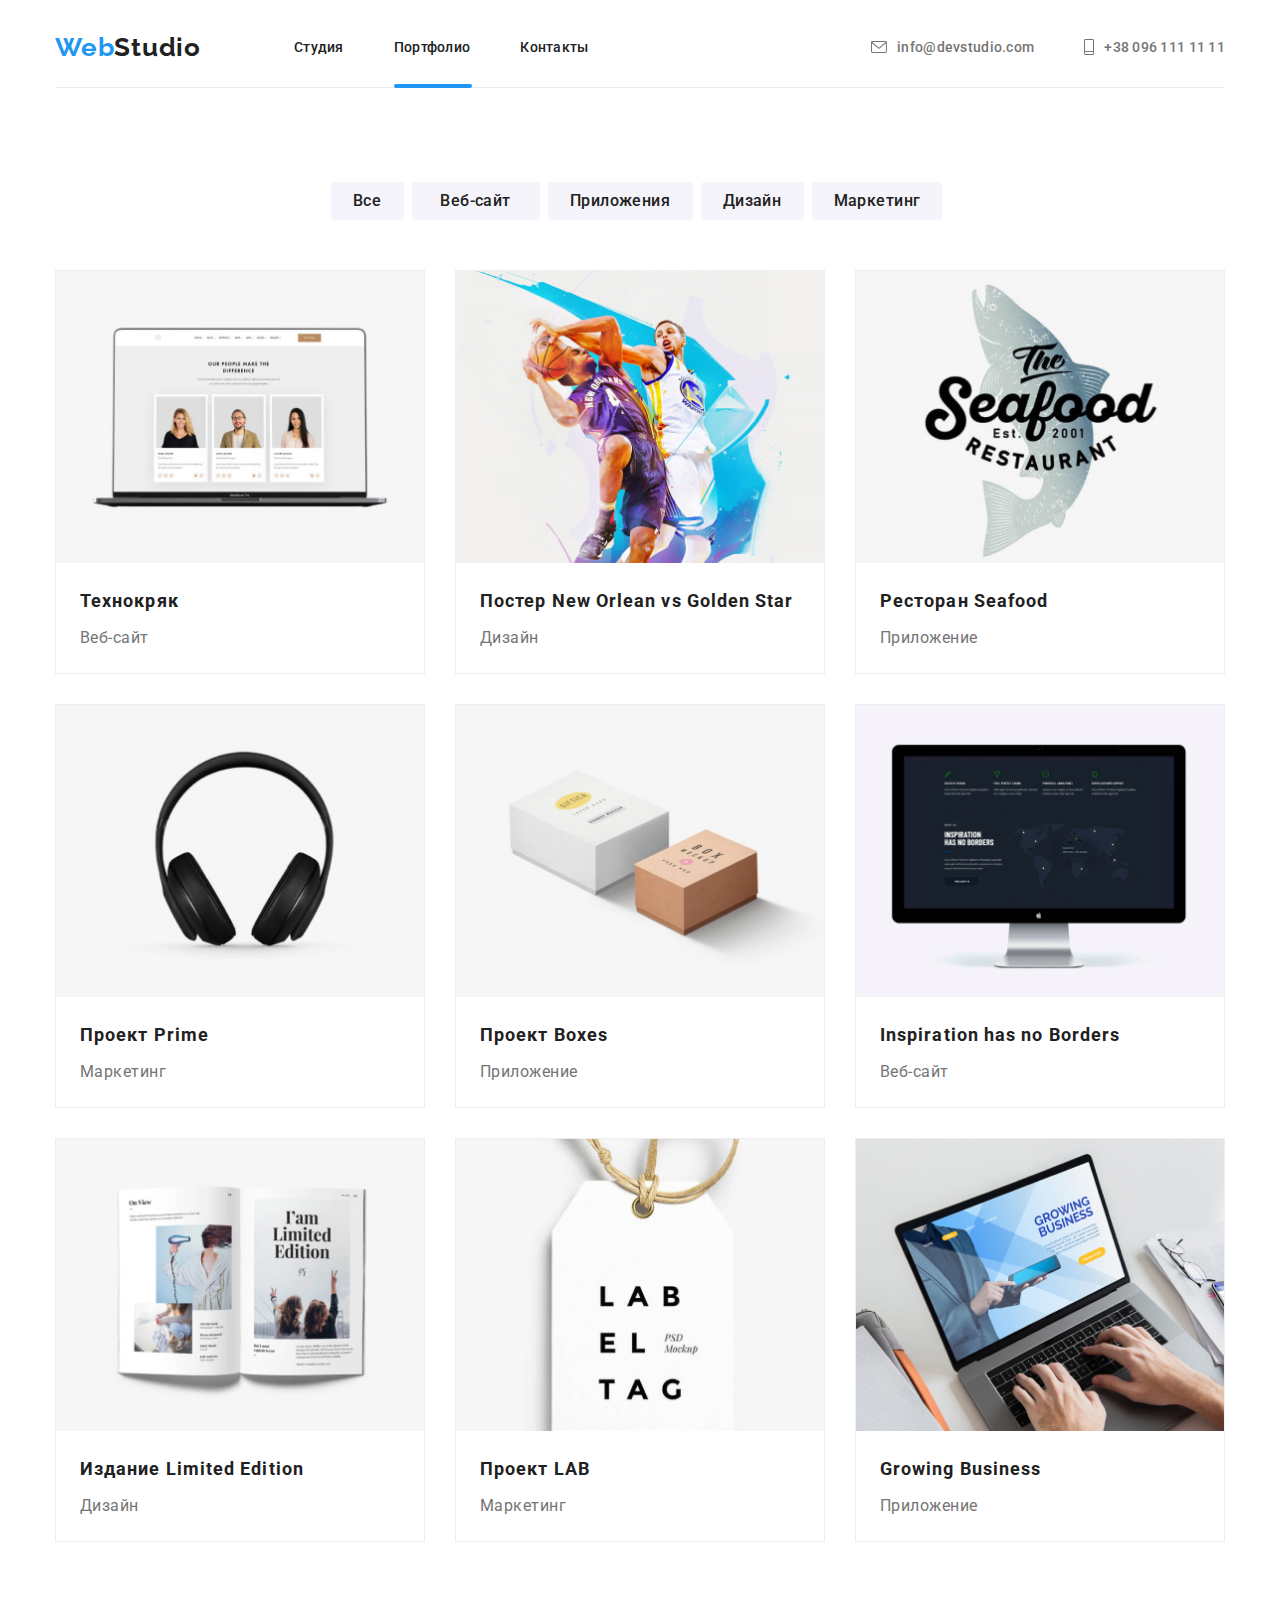
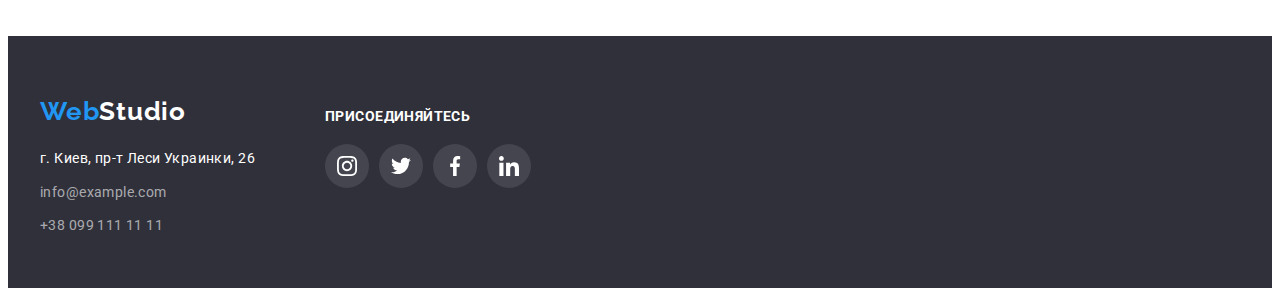
==== portfolio.html @ 8c4a3b5d "скопировал файлы с предыдущего дз" ====
<!DOCTYPE html>
<html lang="ru">

<head>
    <meta charset="UTF-8" />
    <meta name="viewport" content="width=device-width, initial-scale=1.0" />
    <link href="https://fonts.googleapis.com/css2?family=Raleway:wght@700&family=Roboto:wght@500&display=swap"
        rel="stylesheet" />
    <link rel="stylesheet" href="https://cdnjs.cloudflare.com/ajax/libs/modern-normalize/1.0.0/modern-normalize.min.css"
        integrity="sha512-ISS7cAi1PEhQ8jnbJpJZMd29NlhNj4AWYyLOSp2CE/CsHxTCu+r+t0D2yoJudVrd0/8fTVPUVDzY5Tvli75u/g=="
        crossorigin="anonymous" />
    <link rel="stylesheet" href="./css/main.css" />
    <title>Portfolio</title>
</head>

<body>
    <header class="header">
        <div class="container">
            <nav class="navbar-portfolio">
                <ul class="list webstudio">
                    <li class="item">
                        <a class="link-portfolio" href="index.html" lang="en"><span
                            class="webstudio-span">Web</span><span class="webstudio-span-studio">Studio</span></a>
                    </li>
                </ul>
                <ul class="list portfolio-contacts">
                   
                       
                    
                    <li class="item"><a class="link-portfolio" href="index.html">Студия</a></li>
                    <li class="item"><a class="link-portfolio portfolio" href="portfolio.html">Портфолио</a></li>
                    <li class="item"><a class="link-portfolio" href="">Контакты</a></li>
                </ul>

                <ul class="list contacts">
                    <li class="item">
                       <div class="mail-envelope">
                        <a class="link-mail" href="mailto:info@devstudio.com" lang="en">
                            <svg class="envelope">
                                <use href = "./img/svg/sprite.svg#envelope">
    
                                </use>
                            </svg>
                            info@devstudio.com</a>
                       </div>
                       
                    </li>
                    <li class="item">
                        
                        <a class="contacts-phone" href="tel:+380961111111">
                            <svg class="smartphone">
                                <use href = "./img/svg/sprite.svg#smartphone"></use>
                            </svg>
                            +38 096 111 11 11</a></li>
                </ul>
            </nav>
        </div>
    </header>

    <main>
   
            <ul class="list portfolio-buttons">
                <li class="button-item"><button class="button-items-all">Все</button></li>
                <li class="button-item"><button class="button-items-website">Веб-сайт</button></li>
                <li class="button-item"><button class="button-items-apps">Приложения</button></li>
                <li class="button-item"><button class="button-items-disign">Дизайн</button></li>
                <li class="button-item"><button class="button-items-marketing">Маркетинг</button></li>
            </ul>
      
        
        
   
<div class="card-container-portfolio">
    <div class="flex-container-portfolio">

<div class="card-portfolio">
    <div class="product-thumb">
         <img class="card-image-portfolio" src="./img/portfolio/img-14.jpg" alt="" >
         <div class="transition-text">
             <p>
                 Технокряк это современная площадка распространения коронавируса. Компании используют эту платформу для цифрового шпионажа и атак на защищённые сервера конкурентов.
             </p>
         </div>
         </div>
    <div class="card-content-portfolio">
        <h3 class="features-title">Технокряк</h3>
        <p class="card-text" style="margin: 0;">Веб-сайт</p>
    </div>
    
    
   
</div>

<div class="card-portfolio">
    <div class="product-thumb">
         <img class="card-image-portfolio" src="./img/portfolio/img-15.jpg" alt="" >
         <div class="transition-text">
             <p>
                 Технокряк это современная площадка распространения коронавируса. Компании используют эту платформу для цифрового шпионажа и атак на защищённые сервера конкурентов.
             </p>
         </div>
         </div>
    <div class="card-content-portfolio">
       
        <h3 class="features-title">Постер New Orlean vs Golden Star</h3>
        <p class="card-text" style="margin: 0;">Дизайн</p>
    </div>
    
</div>

<div class="card-portfolio">
     <div class="product-thumb">
         <img class="card-image-portfolio" src="./img/portfolio/img-16.jpg" alt="" >
         <div class="transition-text">
             <p>
                 Технокряк это современная площадка распространения коронавируса. Компании используют эту платформу для цифрового шпионажа и атак на защищённые сервера конкурентов.
             </p>
         </div>
         </div>
    <div class="card-content-portfolio">
        <h3 class="features-title">Ресторан Seafood</h3>
        <p class="card-text" style="margin: 0;">Приложение</p>
    </div>
</div>

<div class="card-portfolio">
    <div class="product-thumb">
         <img class="card-image-portfolio" src="./img/portfolio/img-17.jpg" alt="" >
         <div class="transition-text">
             <p>
                 Технокряк это современная площадка распространения коронавируса. Компании используют эту платформу для цифрового шпионажа и атак на защищённые сервера конкурентов.
             </p>
         </div>
         </div>
    <div class="card-content-portfolio">
        <h3 class="features-title">Проект Prime</h3>
        <p class="card-text" style="margin: 0;">Маркетинг</p>
    </div>
</div>

<div class="card-portfolio">
     <div class="product-thumb">
         <img class="card-image-portfolio" src="./img/portfolio/img-18.jpg" alt="" >
         <div class="transition-text">
             <p>
                 Технокряк это современная площадка распространения коронавируса. Компании используют эту платформу для цифрового шпионажа и атак на защищённые сервера конкурентов.
             </p>
         </div>
         </div>
    <div class="card-content-portfolio">
        <h3 class="features-title">Проект Boxes</h3>
        <p class="card-text" style="margin: 0;">Приложение</p>
    </div>
</div>

<div class="card-portfolio">
    <div class="product-thumb">
         <img class="card-image-portfolio" src="./img/portfolio/img-19.jpg" alt="" >
         <div class="transition-text">
             <p>
                 Технокряк это современная площадка распространения коронавируса. Компании используют эту платформу для цифрового шпионажа и атак на защищённые сервера конкурентов.
             </p>
         </div>
         </div>
    <div class="card-content-portfolio">
        <h3 class="features-title">Inspiration has no Borders</h3>
        <p class="card-text" style="margin: 0;">Веб-сайт</p>
    </div>
</div>

<div class="card-portfolio">
    <div class="product-thumb">
         <img class="card-image-portfolio" src="./img/portfolio/img-20.jpg" alt="" >
         <div class="transition-text">
             <p>
                 Технокряк это современная площадка распространения коронавируса. Компании используют эту платформу для цифрового шпионажа и атак на защищённые сервера конкурентов.
             </p>
         </div>
         </div>
    <div class="card-content-portfolio">
        <h3 class="features-title">Издание Limited Edition</h3>
        <p class="card-text" style="margin: 0;">Дизайн</p>
    </div>
</div>

<div class="card-portfolio">
     <div class="product-thumb">
         <img class="card-image-portfolio" src="./img/portfolio/img-21.jpg" alt="" >
         <div class="transition-text">
             <p>
                 Технокряк это современная площадка распространения коронавируса. Компании используют эту платформу для цифрового шпионажа и атак на защищённые сервера конкурентов.
             </p>
         </div>
         </div>
    <div class="card-content-portfolio">
        <h3 class="features-title">Проект LAB</h3>
        <p class="card-text" style="margin: 0;">Маркетинг</p>
    </div>
</div>

<div class="card-portfolio">
    <div class="product-thumb">
         <img class="card-image-portfolio" src="./img/portfolio/img-22.jpg" alt="" >
         <div class="transition-text">
             <p>
                 Технокряк это современная площадка распространения коронавируса. Компании используют эту платформу для цифрового шпионажа и атак на защищённые сервера конкурентов.
             </p>
         </div>
         </div>
    <div class="card-content-portfolio">
        <h3 class="features-title">Growing Business</h3>
        <p class="card-text" style="margin: 0;">Приложение</p>
    </div>
</div>
<!-- закончился flex-container -->
</div>
<!-- ************************* -->
<!-- закончился card-container -->
</div>
<!-- ************************** -->
    </main>

        
        <section class="footer-section">
       
            <footer class="footer container">
                <div class="adress">
                <a class="footer-webstudio-link" href=""><span class="webstudio-span">Web</span><span
                        class="footer-webstudio-span-studio">Studio</span></a>
                <address class="footer-address">
                    <span class="address-span">
                        г. Киев, пр-т Леси Украинки, 26 <br />
                    </span>
                    
                    <a class="address-contacts-mail" href="mailto:info@example.com">info@example.com</a>
                   
                    <a class="address-contacts-phone" href="tel:+380991111111">+38 099 111 11 11</a>
                </address>
        </div>
      
          
           <div class="join">
            <h4 class="footer-joinup-title">Присоединяйтесь</h4>
        
            <ul class="list social-networks">
                <li class="social-networks-item">
                    <a class="footer-networks-link" href="https://instagram.com" target="blank" rel="noopener noreferer" aria-label="Instagram">
                    <svg class="footer-networks-icons">
                        <use href = "./img/svg/sprite.svg#instagram"></use>
                    </svg>
                    </a>

                </li>
                <li class="social-networks-item">
                    <a class="footer-networks-link" href="https://twitter.com" target="blank" rel="noopener noreferer" aria-label="Twitter">
                    <svg class="footer-networks-icons">
                        <use href = "./img/svg/sprite.svg#twitter"></use>
                    </svg>
                    </a>
                </li>
                <li class="social-networks-item">
                    <a class="footer-networks-link" href="https://facebook.com" target="blank" rel="noopener noreferer" aria-label="Facebook">
                    <svg class="footer-networks-icons">
                        <use href = "./img/svg/sprite.svg#facebook"></use>
                    </svg>
                    </a>
                </li>
                <li class="social-networks-item">
                    <a class="footer-networks-link" href="https://linkedin.com" target="blank" rel="noopener noreferer" aria-label="linkedin">
                    <svg class="footer-networks-icons">
                        <use href = "./img/svg/sprite.svg#linkedin"></use>
                    </svg>
                    </a>
                </li>
            </ul>
           
        </div>
            </footer>
       
    </section>



</body>

</html>
---- css/main.css ----
/* осановные утилиты */
html {
  box-sizing: border-box;
}

*,
*::before,
*::after {
  box-sizing: inherit;
}


img {
  display: inline-block;
  max-width: 100%;
  height: auto;
}

.list {
  list-style: none;
  padding: 0;
  margin: 0;
}

.header>.container {
  height: 80px;
}

.container {
  width: 1200px;
  margin-left: auto;
  margin-right: auto;
  padding-right: 15px;
  padding-left: 15px;

}

:root {
  --title-text-color: #212121;
  --accent-color: #2196f3;
  --primary-white-color: #ffffff;
  --main-text-color: #757575;
  --hero-bcg-color: #2f303a;
  --team-bcg-color: #f5f4fa;
  --footer-bcg: #2f303a;
  --address-mail: rgba(255, 255, 255, 0.6);
  --time: 250ms;
  --animate: cubic-bezier(0.4, 0, 0.2, 1);
}


/*/ здесь прописываем ховеры и фокусы /*/
.link-portfolio:hover {
  color: var(--accent-color);
  transition: all var(--time, --animate);
}

.link-portfolio:focus {
  color: var(--accent-color);
  transition:  var(--time --animate);
}

/* section{
  padding-top: 94px;
  padding-bottom: 94px;
} */

/* navbar */





.navbar {
  display: flex;
  align-items: center;
  justify-content: center;
  height: 80px;
}

.navbar-portfolio {
  display: flex;
  align-items: center;
  justify-content: center;
  height: 80px;
  border-bottom: 1px solid #ECECEC;
}

.webstudio {
  margin-right: 93px;
}

.portfolio-contacts {
  padding: 0;
  margin: 0;
  display: flex;
}

/* .portfolio-contacts .item{
    margin-right: 50px;
  }
  .portfolio-contacts .item:last-child{
    margin-right: 0;
  } */
.portfolio-contacts .item:not(:last-child) {
  margin-right: 50px;
}

.contacts {
  padding: 0;
  margin: 0;
}

.footer-webstudio-link {
  text-decoration: none;
}

.webstudio-span {
  color: var(--accent-color);

  font-family: Raleway;
  font-style: normal;
  font-weight: bold;
  font-size: 26px;
  line-height: 1.2;
  /* identical to box height */
  letter-spacing: 0.03em;
}

.webstudio-span-studio {
  color: var(--title-text-color);
  font-family: Raleway;
  font-style: normal;
  font-weight: 700;
  font-size: 26px;
  line-height: 1.2;
  /* identical to box height */
  letter-spacing: 0.03em;

}

.footer-webstudio-span-studio {
  color: var(--primary-white-color);
  font-family: Raleway;
  font-style: normal;
  font-weight: 700;
  font-size: 26px;
  line-height: 1.2;
  /* identical to box height */
  letter-spacing: 0.03em;


}

.link-portfolio {
  display: block;
  padding-top: 32px;
  padding-bottom: 32px;

  color: var(--title-text-color);
  text-decoration: none;
  font-family: Roboto;
  font-style: normal;
  font-weight: 500;
  font-size: 14px;
  line-height: 1.2;
  letter-spacing: 0.02em;

}


.contacts {
  display: flex;
  margin-left: auto;
}

.contacts .item+.item {
  margin-left: 50px;
}

/*/ теперь прописываю стили для телефона и мейла/*/
.link-mail {
  color: var(--main-text-color);
  font-family: Roboto;
  font-style: normal;
  font-weight: 500;
  font-size: 14px;
  line-height: 1.2;
  letter-spacing: 0.02em;
  text-decoration: none;
  display: flex;
  align-items: center;
}

.envelope {
  width: 16px;
  height: 12px;
  fill: #757575;

  margin-right: 10px;
}

.link-mail:hover {
  color: var(--accent-color);
  transition: all var(--time, --animate);
}

.link-mail:hover .envelope,
.link-mail:focus .envelope {
  fill: var(--accent-color);
  transition: all var(--time, --animate);
}

.mail-envelope {

  align-items: center;

}


.contacts-phone {
  color: var(--main-text-color);
  font-family: Roboto;
  font-style: normal;
  font-weight: 500;
  font-size: 14px;
  line-height: 1.2;
  letter-spacing: 0.02em;
  text-decoration: none;
  display: flex;
  align-items: center;
}

.smartphone {
  width: 10px;
  height: 16px;
  fill: #757575;
  margin-right: 10px;
}

.contacts-phone:hover {
  color: var(--accent-color);
  transition: all var(--time, --animate);
}

.contacts-phone:hover .smartphone,
.contacts-phone:focus .smartphone {
  fill: var(--accent-color);
  transition: all var(--time, --animate);
}

/* закончили с элементами навбара */
/* начинаются  секции */

/* section:not(:last-child){
  padding-top: 94px;
  padding-bottom: 94px;
} */
.header>.container {
  height: 80px;
}

section:not(:last-child) {
  padding-top: 94px;
  padding-bottom: 94px;
}

/* наш герой */

.hero {
  background-color: var(--hero-bcg-color);
  width: 1600px;
  height: 600px;
  margin-right: auto;
  margin-left: auto;




  /* padding-bottom: 91px;
  padding-top:91px; */

  text-align: center;
  padding-bottom: 94px;
}

.overlay {
  height: 600px;
  max-width: 1600px;
  margin-left: auto;
  margin-right: auto;

  background-size: cover;
  background-repeat: no-repeat;
  background-position: center;
  background-image:
    linear-gradient(to right, rgba(47, 48, 58, 0.4), rgba(47, 48, 58, 0.4)),
    url(../img/background/Img-23.jpg);

}

.hero-title {
  color: var(--primary-white-color);
  font-family: Roboto;
  font-style: normal;
  font-weight: 900;
  font-size: 44px;
  line-height: 1.4;
  text-align: center;
  letter-spacing: 0.06em;
  text-transform: uppercase;
  /* горизонтальная геометрия */
  margin: 0;
  padding-top: 106px;
  padding-left: 452px;
  padding-right: 452px;
  padding-bottom: 30px;

}

.hero-link {
  color: var(--primary-white-color);
  background-color: var(--accent-color);
  font-family: Roboto;
  font-style: normal;
  font-weight: bold;
  font-size: 16px;
  line-height: 1.8;
  letter-spacing: 0.06em;
  text-decoration: none;
  border-radius: 4px;
  /* вертикальная геометрия 158пикселя */
  display: inline-block;
  padding: 10px 32px;
  box-shadow: 0px 4px 4px rgba(0, 0, 0, 0.15); 
  
  

}

button.hero-link{
  border: 4px solid var(--accent-color);
  cursor: pointer;
  
}


/* ******************************************** */
/* FEATURES */



.flex-container {

  flex-wrap: wrap;
  display: flex;
  width: 1170px;
  height: 251px;


}

.flex-container-pictures {
  flex-wrap: wrap;
  display: flex;
  width: 1170px;
  height: 294px;


}

.flex-element {
  width: 270px;
  height: 101px;
  margin-right: 30px;


}

.flex-element:nth-last-child(4n+1) {
  margin-right: 0;
}

.tumb {
  width: 270px;
  height: 120px;
  background-color: #F5F4FA;

}

.clock {
  margin-left: 101.54px;
  margin-right: 101.54px;
  margin-top: 25px;
  margin-bottom: 25px;
}

.satelitte {
  margin-left: 102.34px;
  margin-right: 102.34px;
  margin-top: 25px;
  margin-bottom: 25px;
}


.features-text {
  color: var(--main-text-color);

  font-family: Roboto;
  font-style: normal;
  font-weight: 400;
  font-size: 14px;
  line-height: 24px;
  /* or 171% */
  letter-spacing: 0.03em;
  height: 75px;





}

.box {
  display: block;
  width: 270px;
  height: 75px;
  margin-right: 30px;


}


.features-pictures {

  margin-right: 30px;
  width: 370px;
  height: 294px;

}

.features-pictures:nth-last-child(3n+1) {
  margin-right: 0;
}

.flex-element h3 {
  color: var(--title-text-color);
  font-family: Roboto;
  font-style: normal;
  font-weight: bold;
  font-size: 14px;

  letter-spacing: 0.03em;
  text-transform: uppercase;
  margin-top: 30px;
  margin-bottom: 10px;



}

.main-text {
  font-family: Roboto;
  font-style: normal;
  font-weight: normal;
  font-size: 16px;
  line-height: 30px;
  /* identical to box height, or 187% */
  letter-spacing: 0.03em;
  color: #757575;
  /* вертикальная геометрия */
  margin-top: 0;
  margin-bottom: 94px;

}


/* чем мы занимаемся */
.secondary-title {
  color: var(--title-text-color);

  font-family: Roboto;
  font-style: normal;
  font-weight: bold;
  font-size: 36px;
  line-height: 42px;
  text-align: center;
  letter-spacing: 0.03em;


  margin-top: 94px;
  margin-bottom: 50px;


}

.pictures {
  display: flex;
}

.pictures-item {
  width: calc((100%-60)/3);
  margin-right: 30px;
}





/* ***************************************** */
/* НАША КОМАНДА */
.our-team {

  height: 708px;
  width: 1600px;
  background-color: var(--team-bcg-color);
  margin-left: auto;
  margin-right: auto;



}

.team-container {
  margin-left: auto;
  margin-right: auto;
  margin-top: 0;
  width: 1200px;




  /* outline: 2px solid tomato; */
}

.team-title {
  padding-left: 268px;
  padding-right: 268px;

  font-family: Roboto;
  font-style: normal;
  font-weight: bold;
  font-size: 36px;
  line-height: 42px;
  text-align: center;
  letter-spacing: 0.03em;

  color: #212121;


}

.item-team {
  width: 270px;

  margin-right: 30px;

}

.item-team:nth-last-child(4n+1) {
  margin-right: 0;
}

.team-list {
  display: flex;
  justify-content: space-between;
  margin-bottom: 0;
  padding-bottom: 0;





}

.card {
  width: 270px;
  height: 428px;
  overflow: hidden;
  border: transparent;
  box-shadow: 0px 1px 3px rgba(0, 0, 0, 0.12), 0px 1px 1px rgba(0, 0, 0, 0.14), 0px 2px 1px rgba(0, 0, 0, 0.2);
  border-radius: 0px 0px 4px 4px;


}


.card-image {
  display: block;

  width: 270px;
  height: 260px;


}

.card-content {

  background: #FFFFFF;
  box-sizing: border-box;
  border: transparent;
  border-radius: 0px 0px 4px 4px;
  box-shadow: 0px 1px 3px rgba(0, 0, 0, 0.12), 0px 1px 1px rgba(0, 0, 0, 0.14), 0px 2px 1px rgba(0, 0, 0, 0.2);

  padding-left: 24px;
  padding-right: 24px;
  padding-top: 20px;
  padding-bottom: 30px;

  width: 270px;
  height: 168px;


}

.team-member {
  font-family: Roboto;
  font-style: normal;
  font-weight: 500;
  font-size: 16px;
  line-height: 19px;
  /* identical to box height */
  text-align: center;
  letter-spacing: 0.03em;

  color: #212121;
}

.team-text {
  font-family: Roboto;
  font-style: normal;
  font-weight: normal;
  font-size: 16px;
  line-height: 19px;
  /* identical to box height */
  text-align: center;
  letter-spacing: 0.03em;

  color: #757575;

}

.social-networks {
  display: flex;
  justify-content: center;

}

h4 {
  display: block;
}

.social-networks-item:not(:last-child) {
  margin-right: 10px;
}

.social-networks-link {
  width: 44px;
  height: 44px;
  display: flex;
  justify-content: center;
  align-items: center;
  background-color: white;
  border-radius: 50%;

}





.social-networks-link:hover .social-networks-icons {

  fill: white;
  transition: all var(--time, --animate);

}

.social-networks-link:hover {
  background-color: #2196F3;
  transition: all var(--time, --animate);

}

.social-networks-icons {
  width: 20px;
  height: 20px;
  fill: #AFB1B8;
}






/* клиенты */

.client {
  height: 182px;


}

.companys-container {
  margin-left: auto;
  margin-right: auto;
  margin-top: 0;
  width: 1200px;
  height: 182px;
  padding-bottom: 94px;
  padding-top: 94px;
  padding-right: 215px;
  padding-left: 215px;



  /* outline: 2px solid tomato; */
}

.clients-title {
  padding-bottom: 50px;
  margin: 0;

  font-family: Roboto;
  font-style: normal;
  font-weight: bold;
  font-size: 36px;
  line-height: 42px;
  text-align: center;
  letter-spacing: 0.03em;
  /* margin-top: 94px;
  margin-bottom: 50px; */
  color: #212121;


}








.logo-clients-one {
  fill: #AFB1B8;
  width: 44.27px;
  height: 49.23px;

  margin-top: 20px;
  margin-bottom: 20px;
  margin-left: 63px;
  margin-right: 63px;

}

.logo-clients-two {
  fill: #AFB1B8;
  width: 40px;
  height: 50px;

  margin-top: 19px;
  margin-bottom: 19px;
  margin-left: 65px;
  margin-right: 65px;
}

.logo-clients-three {
  fill: #AFB1B8;
  width: 41px;
  height: 42.6px;

  margin-top: 24px;
  margin-bottom: 24px;
  margin-left: 65px;
  margin-right: 65px;

}

.logo-clients-four {
  fill: #AFB1B8;
  width: 79px;
  height: 42px;

  margin-top: 23px;
  margin-bottom: 23px;
  margin-left: 44px;
  margin-right: 44px;

}

.logo-clients-five {
  fill: #AFB1B8;
  width: 59px;
  height: 47px;

  margin-top: 22px;
  margin-bottom: 21px;
  margin-left: 56px;
  margin-right: 55px;

}

.logo-clients-six {
  fill: #AFB1B8;
  width: 88px;
  height: 45px;

  margin-top: 22px;
  margin-bottom: 22px;
  margin-left: 41px;
  margin-right: 40px;

}

.logo-clients:nth-last-child(6n+1) {
  margin-right: 0;
}

.list-element {
  /* outline: 1px solid green; */
}

.clients-link {
  display: flex;

  border: 1px solid #AFB1B8;
  border-radius: 4px;
  width: 170px;
  height: 90px;
  margin: 0;
}




.list-element:hover .logo {
  fill: #2196F3;
  transition: all var(--time, --animate);
}

.list-element:hover .clients-link {
  border-color: #2196F3;
  transition: all var(--time, --animate);
}

.list-element {
  width: 270px;


  margin-right: 30px;
}

.list-element:nth-last-child(6n+1) {
  margin-right: 0;
}


.clients-container {
  display: flex;
  justify-content: space-between;
  padding-bottom:
}




/* подвал */
.footer-section {
  background-color: #2f303a;
  height: 252px;

}

.footer {

  width: 1230px;
  height: 252px;
  margin-right: auto;
  margin-left: auto;
  padding-top: 60px;

  padding-bottom: 161px;
  display: flex;
}

.container-no-padding {
  width: 1200px;
  padding-right: 15px;
  padding-left: 15px;
  margin-left: auto;
  margin-right: auto;





}

.webstudio-link {
  color: #ffffff;
  text-decoration: none;
  display: inline-block;
  margin-bottom: 20px;

}

.address-span {
  color: var(--primary-white-color);
  font-family: Roboto;
  font-style: normal;
  font-weight: normal;
  font-size: 14px;
  line-height: 1.7;
  /* or 171% */
  letter-spacing: 0.03em;

  display: inline-block;
  margin-bottom: 9px;
  margin-top: 20px;

}

.address-mail {
  color: var(--address-mail);

  font-family: Roboto;
  font-style: normal;
  font-weight: normal;
  font-size: 14px;
  line-height: 1.7;
  /* or 171% */
  letter-spacing: 0.03em;

  color: rgba(255, 255, 255, 0.6);
}


.address-contacts-mail {
  font-family: Roboto;
  font-style: normal;
  font-weight: normal;
  font-size: 14px;
  line-height: 24px;
  /* or 171% */
  letter-spacing: 0.03em;

  color: rgba(255, 255, 255, 0.6);
  text-decoration: none;
  margin-bottom: 9px;
  display: block;


}

.address-contacts-phone {
  font-family: Roboto;
  font-style: normal;
  font-weight: normal;
  font-size: 14px;
  line-height: 24px;
  /* or 171% */
  letter-spacing: 0.03em;

  color: rgba(255, 255, 255, 0.6);
  text-decoration: none;

  display: block;

}

/* join */
.join {
  margin-left: 70px;
}


.social-networks {
  display: flex;
  justify-content: center;
  max-width: 100%;
  margin-top: 20px;
}

.footer-joinup-title {
  color: white;
  margin-top: 12px;
  font-family: Roboto;
  font-style: normal;
  font-weight: bold;
  font-size: 14px;
  line-height: 16px;
  letter-spacing: 0.03em;
  text-transform: uppercase;
}




.social-networks-item:not(:last-child) {
  margin-right: 10px;
}

.social-networks-item {
  margin-bottom: 0;
  display: flex;
  width: 44px;
  height: 44px;
  align-items: center;
  padding-bottom: 0;
}

.footer-networks-link {
  width: 44px;
  height: 44px;
  display: flex;
  justify-content: center;
  align-items: center;
  background-color: rgba(255, 255, 255, 0.1);
  border-radius: 50%;


}

.footer-networks-link:hover,
.footer-networks-link:focus {
  background-color: #2196F3;
  transition: all var(--time, --animate);
}



.footer-networks-icons {
  width: 20px;
  height: 20px;
  fill: #FFFFFF;

}


/* portfolio */


.link-portfolio:hover {
  color: var(--accent-color);
  transition: all var(--time, --animate);
}

.link-portfolio:focus {
  color: var(--accent-color);
  transition: all var(--time, --animate);
}


.item-portfolio-features .link-portfolio-features {
  margin-right: 8px;

}

.portfolio-features .item-portfolio-features:last-child {
  margin-right: 0;
}

.portfolio-features {
  display: flex;
  align-items: center;


}

.link-portfolio-features {
  display: block;
  padding-top: 32px;
  padding-bottom: 32px;

  color: var(--title-text-color);
  text-decoration: none;
  font-family: Roboto;
  font-style: normal;
  font-weight: 500;
  font-size: 14px;
  line-height: 1.2;
  letter-spacing: 0.02em;
  min-width: 84px;
  min-height: 26px;



}

.item-portfolio-features {
  background: #F5F4FA;
  border-radius: 4px;

}

.portfolio-buttons {
  display: flex;
  justify-content: center;
  margin-bottom: 50px;
  margin-top: 94px;
}

.button-item {
  margin-right: 8px;
  cursor: pointer;
}

.button-items {

  padding: 6px 22px;
  min-width: 73px;
  border-radius: 4px;
  border: transparent;
  background-color: #F5F4FA;
  height: 38px;

  font-family: Roboto;
  font-style: normal;
  font-weight: 500;
  font-size: 16px;
  line-height: 26px;
  /* identical to box height, or 162% */
  text-align: center;
  letter-spacing: 0.03em;

  color: #212121;


}

.button-items-website {
  width: 128px;
  padding: 6px 22px;
  min-width: 73px;
  border-radius: 4px;
  border: transparent;
  background-color: #F5F4FA;
  height: 38px;

  font-family: Roboto;
  font-style: normal;
  font-weight: 500;
  font-size: 16px;
  line-height: 26px;
  /* identical to box height, or 162% */
  text-align: center;
  letter-spacing: 0.03em;

  color: #212121;
}

.button-items-all {
  width: 73px;
  padding: 6px 22px;
  min-width: 73px;
  border-radius: 4px;
  border: transparent;
  background-color: #F5F4FA;
  height: 38px;

  font-family: Roboto;
  font-style: normal;
  font-weight: 500;
  font-size: 16px;
  line-height: 26px;
  /* identical to box height, or 162% */
  text-align: center;
  letter-spacing: 0.03em;

  color: #212121;
}

.button-items-apps {
  width: 145px;
  padding: 6px 22px;
  min-width: 73px;
  border-radius: 4px;
  border: transparent;
  background-color: #F5F4FA;
  height: 38px;

  font-family: Roboto;
  font-style: normal;
  font-weight: 500;
  font-size: 16px;
  line-height: 26px;
  /* identical to box height, or 162% */
  text-align: center;
  letter-spacing: 0.03em;

  color: #212121;
}

.button-items-disign {
  width: 103px;
  padding: 6px 22px;
  min-width: 73px;
  border-radius: 4px;
  border: transparent;
  background-color: #F5F4FA;
  height: 38px;

  font-family: Roboto;
  font-style: normal;
  font-weight: 500;
  font-size: 16px;
  line-height: 26px;
  /* identical to box height, or 162% */
  text-align: center;
  letter-spacing: 0.03em;

  color: #212121;
}

.button-items-marketing {
  width: 130px;
  padding: 6px 22px;
  min-width: 73px;
  border-radius: 4px;
  border: transparent;
  background-color: #F5F4FA;
  height: 38px;

  font-family: Roboto;
  font-style: normal;
  font-weight: 500;
  font-size: 16px;
  line-height: 26px;
  /* identical to box height, or 162% */
  text-align: center;
  letter-spacing: 0.03em;

  color: #212121;
}


.button-items-all:hover {
  background-color: #2196F3;
  color: white;
  transition: all var(--time, --animate);
}

.button-items-website:hover {
  background-color: #2196F3;
  color: white;
  transition: all var(--time, --animate);
}

.button-items-apps:hover {
  background-color: #2196F3;
  color: white;
  transition: all var(--time, --animate);
}

.button-items-disign:hover {
  background-color: #2196F3;
  color: white;
  transition: all var(--time, --animate);
}

.button-items-marketing:hover {
  background-color: #2196F3;
  color: white;
  transition: all var(--time, --animate);
}

/* картинки */
.card-container-portfolio {
  width: 1230px;
  margin-left: auto;
  margin-right: auto;
  padding-left: 15px;
  padding-right: 15px;

  margin-bottom: 94px;

}

.flex-container-portfolio {
  display: flex;
  flex-wrap: wrap;
  width: 1200px;
  padding-left: 15px;
  padding-right: 15px;

}

/* .pictures-portfolio-item{
  display: flex;
  flex-wrap: wrap;
  width: calc((100%-60px)/3);
} */
.card-portfolio {

  width: 370px;
  height: 404px;

  margin-right: 30px;
  margin-bottom: 30px;

  overflow: hidden;
  border: 1px solid #EEEEEE;
}

.card-portfolio:nth-last-child(-n+3) {
  margin-bottom: 0;
}

.card-portfolio:nth-last-child(3n+1) {
  margin-right: 0;
}




.card-image-portfolio {
  display: block;

}

.card-content-portfolio {

  background: #FFFFFF;
  box-sizing: border-box;





}

.features-title {
  font-family: Roboto;
  font-style: normal;
  font-weight: bold;
  font-size: 18px;
  line-height: 36px;
  /* identical to box height, or 200% */
  letter-spacing: 0.06em;
  color: #212121;
  margin-bottom: 4px;
  margin-top: 20px;
  margin-left: 24px;

}

.card-text {
  font-family: Roboto;
  font-style: normal;
  font-weight: normal;
  font-size: 16px;
  line-height: 30px;
  /* identical to box height, or 187% */
  letter-spacing: 0.03em;

  color: #757575;
  padding-left: 24px;
  margin-top: 0;
  margin-bottom: 20px;
}


.card-portfolio:hover,
.card-portfolio:focus {
  cursor: pointer;
  border: 1px solid #EEEEEE;
  box-sizing: border-box;
  box-shadow: 0px 1px 1px rgba(0, 0, 0, 0.12), 0px 4px 4px rgba(0, 0, 0, 0.06), 1px 4px 6px rgba(0, 0, 0, 0.16);
  transition: all var(--time, --animate);

}

/*********РИСУЕМ АНИМАЦИЮ********/

.product-thumb {
  position: relative;
  overflow: hidden;
}

/* .product-thumb:hover::before{
  opacity: 1;
} */
.product-thumb::before {

  display: inline-block;
  content: "";
  position: absolute;
  width: 100%;
  height: 100%;

  background-color: rgba(33, 150, 243, 0.9);
  opacity: 0;
  transform: translateY(100%);
  /* transition: transform 250ms cubic-bezier(0.4, 0, 0.2, 1); */

}

.card-portfolio:hover .product-thumb::before {
  transform: translateY(0);
  opacity: 1;
  /* transition: transform 250ms cubic-bezier(0.4, 0, 0.2, 1); */
  transition: all var(--time, --animate);

}

.transition-text {
  padding: 30px;
  position: absolute;
  top: 0;
  left: 0;
  width: 322px;
  height: 168px;
  opacity: 0;

  transform: translateY(100%);
  transition: transform 250ms cubic-bezier(0.4, 0, 0.2, 1);
}

.card-portfolio:hover .transition-text {
  opacity: 1;
  transform: translateY(0);
  /* transition: transform 250ms cubic-bezier(0.4, 0, 0.2, 1); */
  transition: all var(--time, --animate);


}

.transition-text p {
  font-family: Roboto;
  font-style: normal;
  font-weight: normal;
  font-size: 18px;
  line-height: 28px;
  /* or 156% */
  letter-spacing: 0.03em;

  color: #FFFFFF;
}



/* анимация в индекс html */
.features-pictures{
  position: relative;
}

.pictures-transit{
  display: inline-block;
  position: absolute;
  bottom: 0;
  left: 0;
  width: 100%;
  height: 70px;
  background-color: rgba(47, 48, 58, 0.8);
}
.pictures-transit p{
  font-family: Roboto;
  font-style: normal;
  font-weight: bold;
  font-size: 14px;
  line-height: 16px;
  text-align: center;
  letter-spacing: 0.03em;
  text-transform: uppercase;
  margin: 27px 82px;
  color: #FFFFFF;
}
.link-portfolio{
  position: relative;
}
.link-portfolio::before{
  display: inline-block;
  content: "";
  position: absolute;
  bottom: 0;
  left: 0;
  width: 48px;
  height: 4px;
  background-color: var(--accent-color);
  border-radius: 2px;
  opacity: 0;
}

 .studio::before{
   display: inline-block;
   content: "";
   position: absolute;
   bottom: 0;
   left: 0;
   width: 48px;
   height: 4px;
   background-color: var(--accent-color);
   border-radius: 2px;
   opacity: 1;
 }
 .portfolio::before{
   display: inline-block;
   content: "";
   position: absolute;
   bottom: 0;
   left: 0;
   width: 78px;
   height: 4px;
   background-color: var(--accent-color);
   border-radius: 2px;
   opacity: 1;
 }

.link-portfolio:hover::before{
  opacity: 1;
  transition: all var(--time, --animate);
}
.portfolio-index::before{
   display: inline-block;
   content: "";
   position: absolute;
   bottom: 0;
   left: 0;
   width: 78px;
   height: 4px;
   background-color: var(--accent-color);
   border-radius: 2px;
   opacity: 0;
}
.portfolio-index:hover::before{
  opacity: 1;
  transition: all var(--time, --animate);
}

.hero{
  position: relative;
}
.backdrop{
  position: absolute;
  top: 50%;
  left: 50%;
  transform: translate(-50%, -50%);
  
  width: 1600px;
  height: 1024px;
  background: rgba(0, 0, 0, 0.2);
}

.backdrop.is-hidden {
  opacity: 0;
  pointer-events: none;
}
.modal{
   position: absolute;
   top: 50%;
   left: 50%;
   transform: translate(-50%, -50%);
  width: 528px;
  height: 581px;
  background: #FFFFFF;
  box-shadow: 0px 1px 3px rgba(0, 0, 0, 0.12),
  0px 1px 1px rgba(0, 0, 0, 0.14),
  0px 2px 1px rgba(0, 0, 0, 0.2);
  border-radius: 4px;
 
}
.close{
  position: absolute;
  top: 0;
  right: 0;
  border: 1px solid white;
  background-color: #fff;
  cursor: pointer;
 
}

.icon-close{

width: 30px;
height: 30px;
fill: white;
background-color: white;
border: 1px solid rgba(0, 0, 0, 0.1);
border-radius: 50%;
}
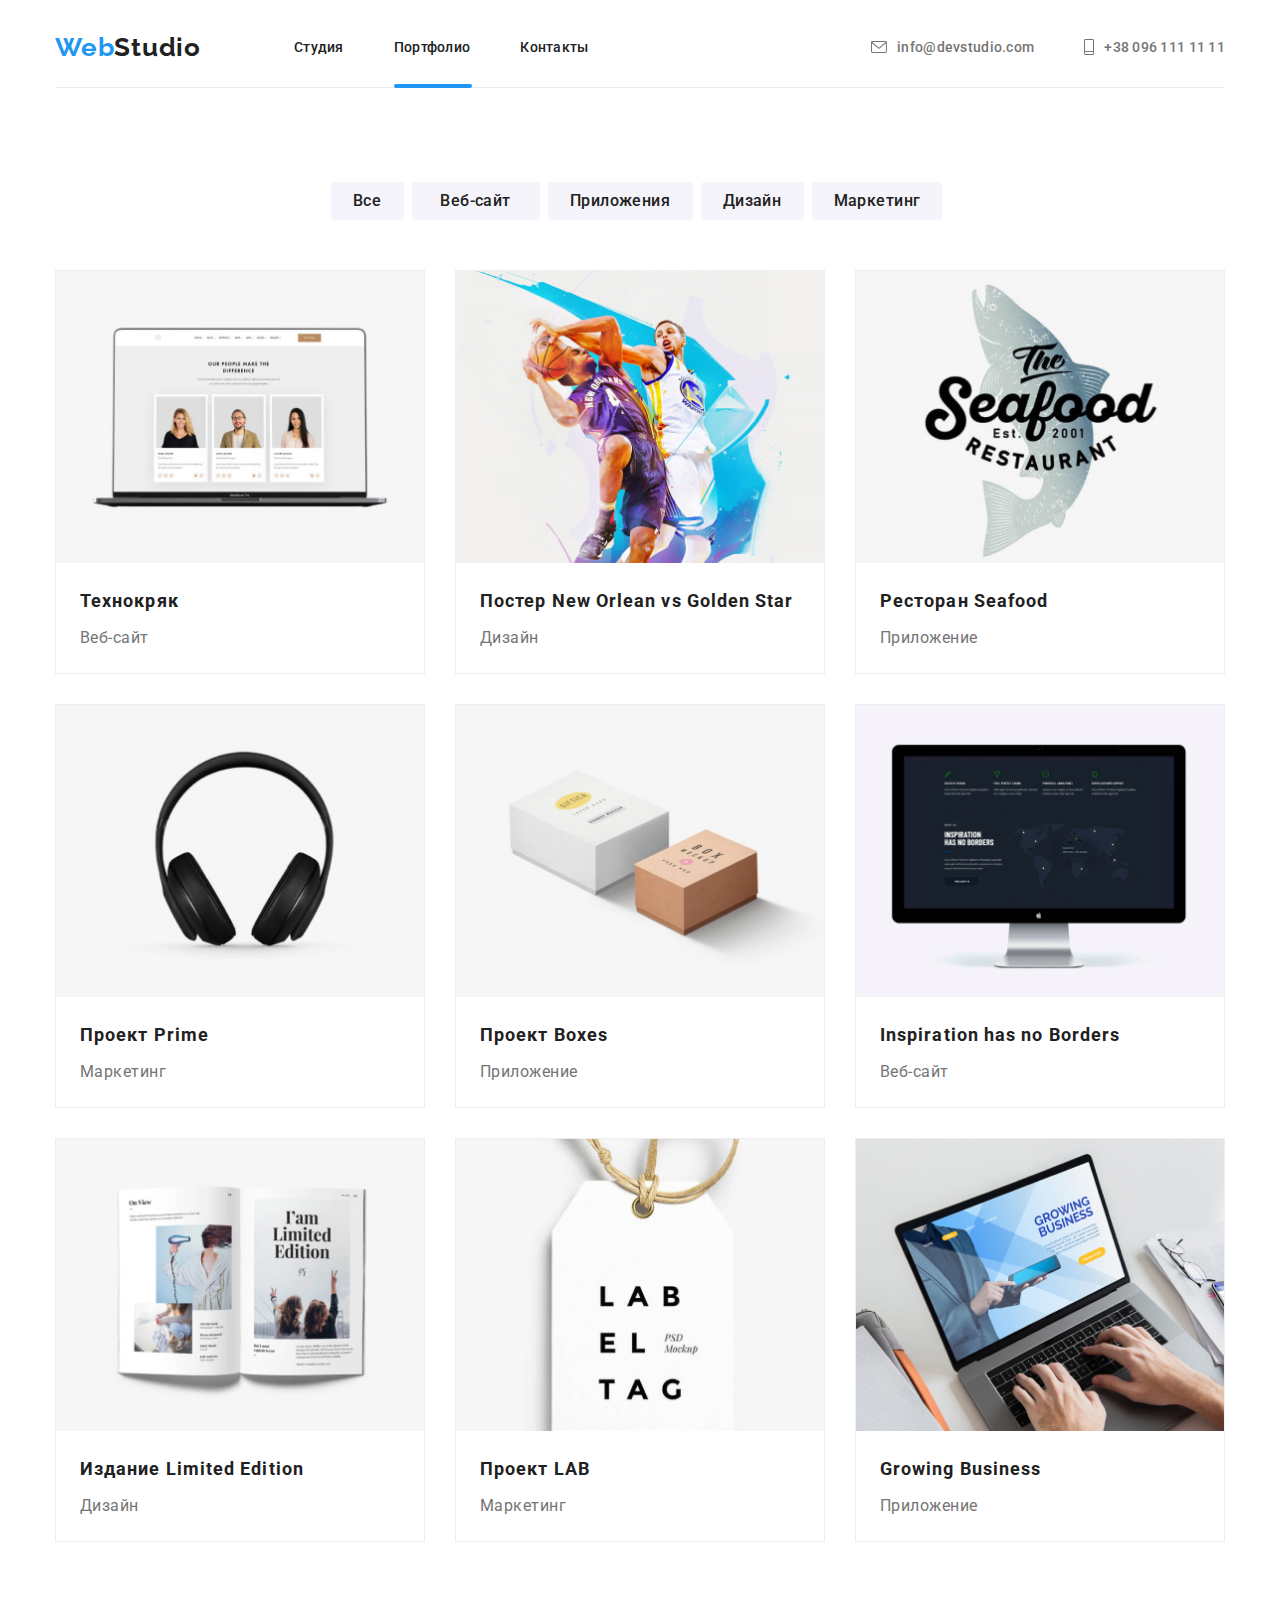
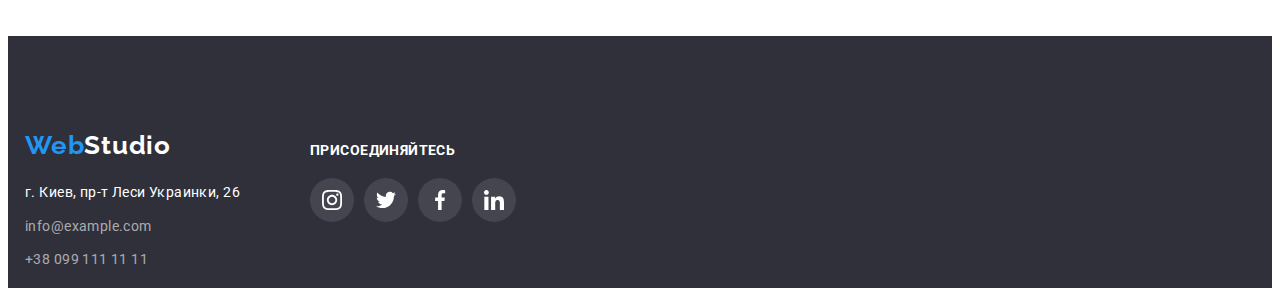
==== commit e8960eb6: "скопировал файлы с 5 дз" ====
--- a/portfolio.html
+++ b/portfolio.html
@@ -29,7 +29,7 @@
                     
                     <li class="item"><a class="link-portfolio" href="index.html">Студия</a></li>
                     <li class="item"><a class="link-portfolio portfolio" href="portfolio.html">Портфолио</a></li>
-                    <li class="item"><a class="link-portfolio" href="">Контакты</a></li>
+                    <li class="item"><a class="link-portfolio contact" href="">Контакты</a></li>
                 </ul>
 
                 <ul class="list contacts">
@@ -221,9 +221,9 @@
     </main>
 
         
-        <section class="footer-section">
+       <section class="footer-section">
        
-            <footer class="footer container">
+            <footer class="footer-portfolio">
                 <div class="adress">
                 <a class="footer-webstudio-link" href=""><span class="webstudio-span">Web</span><span
                         class="footer-webstudio-span-studio">Studio</span></a>
@@ -236,7 +236,7 @@
                    
                     <a class="address-contacts-phone" href="tel:+380991111111">+38 099 111 11 11</a>
                 </address>
-        </div>
+                </div>
       
           
            <div class="join">
--- a/css/main.css
+++ b/css/main.css
@@ -869,21 +869,27 @@
 .footer-section {
   background-color: #2f303a;
   height: 252px;
-
+  padding-top: 0;
+  padding-bottom: 0;
 }
 
 .footer {
 
   width: 1230px;
-  height: 252px;
+  margin-bottom: 0;
   margin-right: auto;
   margin-left: auto;
-  padding-top: 60px;
-
-  padding-bottom: 161px;
-  display: flex;
-}
-
+  display: flex;
+}
+
+.footer-portfolio{
+  padding-top: 94px;
+width: 1230px;
+margin-bottom: 0;
+margin-right: auto;
+margin-left: auto;
+display: flex;
+}
 .container-no-padding {
   width: 1200px;
   padding-right: 15px;
@@ -1527,6 +1533,24 @@
   opacity: 1;
   transition: all var(--time, --animate);
 }
+.contact::before{
+  display: inline-block;
+  content: "";
+  position: absolute;
+  bottom: 0;
+  left: 0;
+  width: 68px;
+  height: 4px;
+  background-color: var(--accent-color);
+  border-radius: 2px;
+  opacity: 0;
+}
+.contact:hover::before{
+   opacity: 1;
+   transition: all var(--time, --animate);
+}
+
+
 
 .hero{
   position: relative;
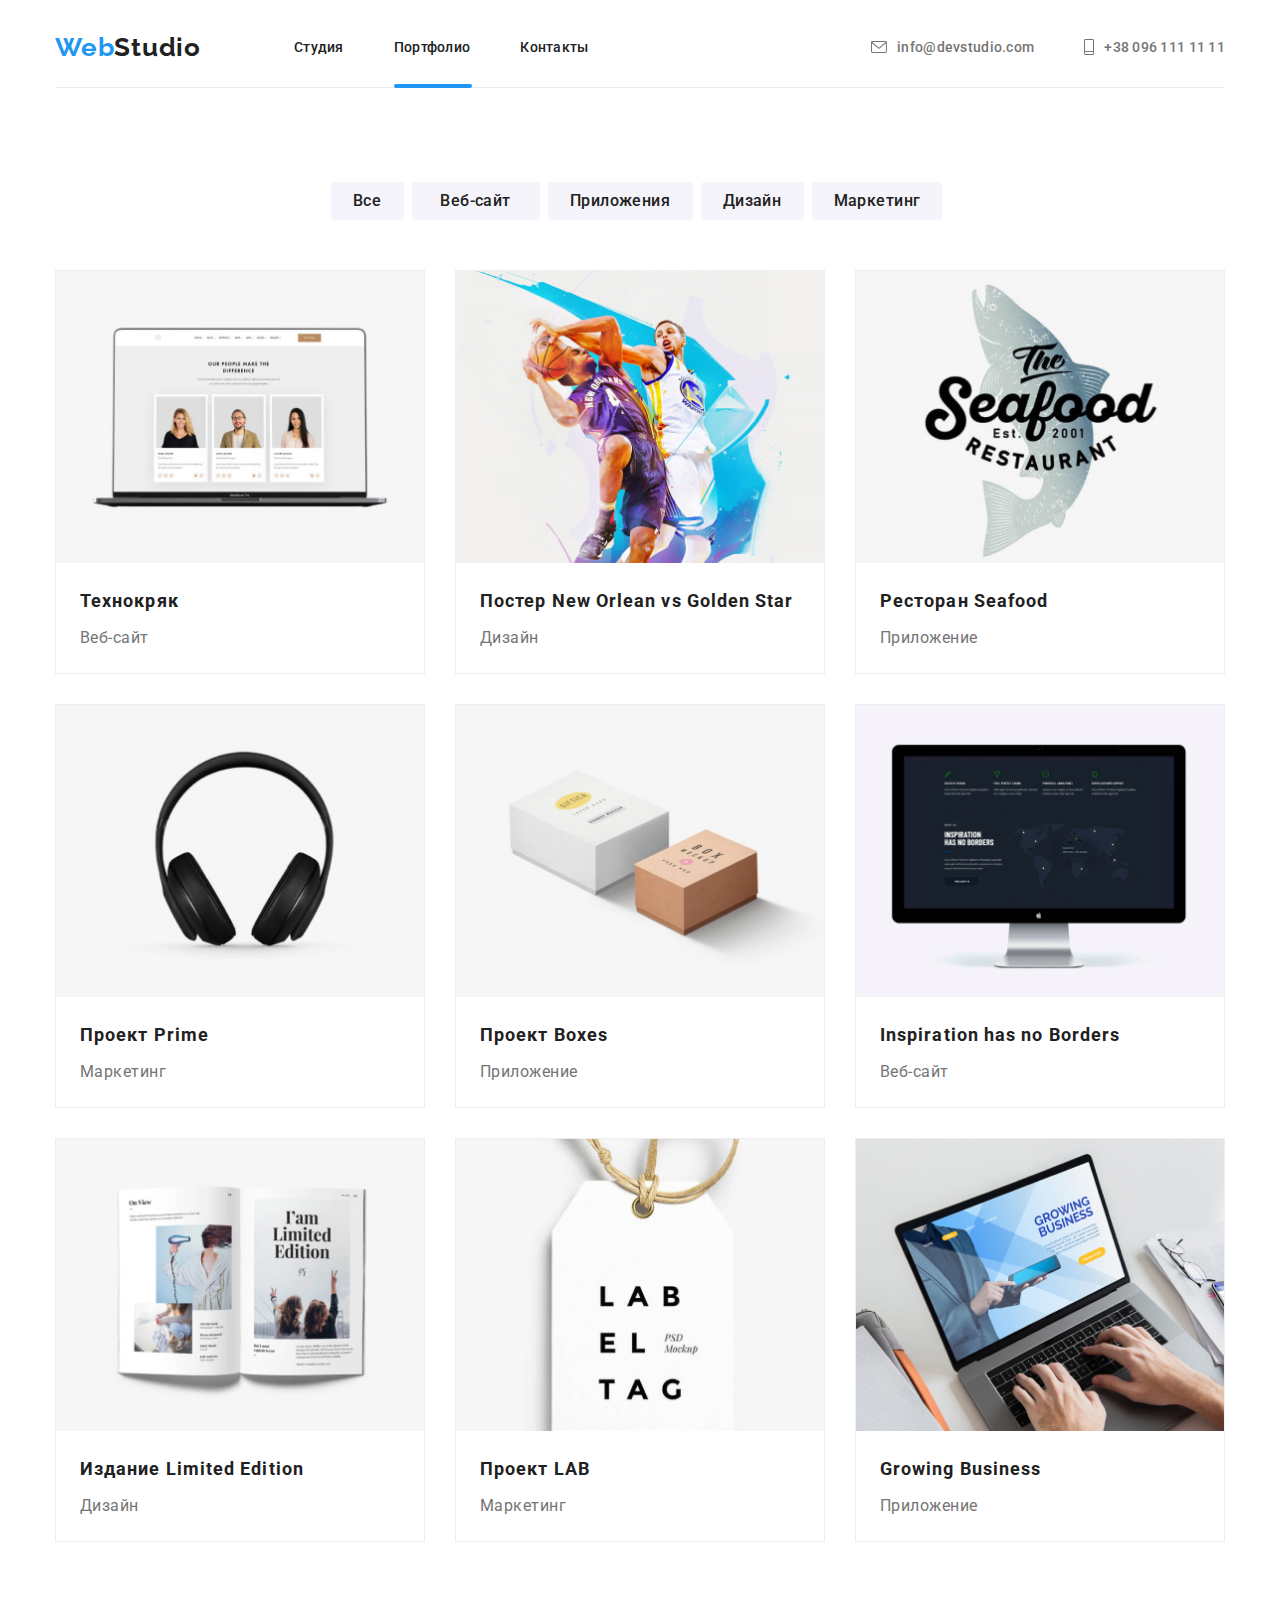
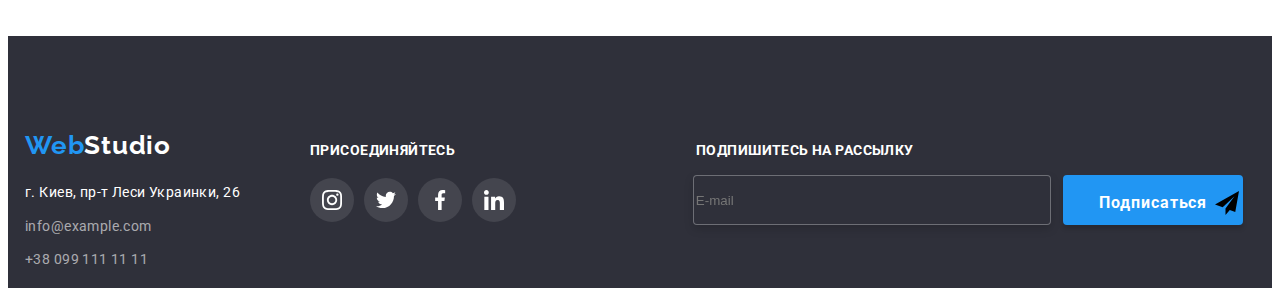
==== commit 414e9506: "update" ====
--- a/portfolio.html
+++ b/portfolio.html
@@ -275,6 +275,30 @@
             </ul>
            
         </div>
+        
+        <div class="telegram">
+            <h4 class="footer-joinup-title telegram-title">Подпишитесь на рассылку</h4>
+            <ul class="list social-networks">
+                <li class="social-networks-item">
+                    <form>
+                        <label>
+                            <input class="footer-input" type="email" name="" placeholder="E-mail">
+
+                        </label>
+                       
+                    </form>
+                     <button class="hero-link footer-telegram">
+                            Подписаться
+                            <svg class="icon-send"> 
+                                <use href="./img/svg/form.svg#icon-send">
+
+                                </use>
+                            </svg>
+                        </button>
+                </li>
+            </ul>
+
+        </div>
             </footer>
        
     </section>
--- a/css/main.css
+++ b/css/main.css
@@ -653,7 +653,7 @@
 .social-networks-item:not(:last-child) {
   margin-right: 10px;
 }
-
+.social-networks-item
 .social-networks-link {
   width: 44px;
   height: 44px;
@@ -1006,6 +1006,8 @@
 .social-networks-item:not(:last-child) {
   margin-right: 10px;
 }
+
+
 
 .social-networks-item {
   margin-bottom: 0;
@@ -1602,4 +1604,275 @@
 background-color: white;
 border: 1px solid rgba(0, 0, 0, 0.1);
 border-radius: 50%;
-} +} 
+
+  /* ДЗ НОМЕР 6 РИСУЕМ ФОРМУ */
+textarea{
+  resize: none;
+  position: relative;
+}
+.textarea-span{
+  position: absolute;
+  top: 175px;
+  left: 40px;
+  font-family: Roboto;
+  font-style: normal;
+  font-weight: normal;
+  font-size: 12px;
+  line-height: 14px;
+  letter-spacing: 0.01em;
+
+  color: #757575;
+}
+.form{
+  width: 528px;
+  height: 581px;
+  outline: 1px solid tomato;
+  margin-right: auto;
+  margin-left: auto;
+  padding-top: 40px;
+  padding-left: 40px;
+  padding-right: 40px;
+  padding-bottom: 40px;
+}
+.form-label-span{
+  position: absolute;
+  top: 0;
+  left: 0;
+
+}
+.form-title{
+  display: inline-block;
+  font-family: Roboto;
+  font-style: normal;
+  font-weight: bold;
+  font-size: 20px;
+  line-height: 23px;
+  text-align: center;
+  letter-spacing: 0.03em;
+
+  color: #212121;
+
+  padding-bottom: 30px;
+  width: 448px;
+  height: 23px;
+}
+.form-field{
+  
+  display: flex;
+  flex-direction: column;
+  margin-bottom: 10px;
+}
+.form-field input{
+  padding: 0;
+  margin: 0;
+  border: 1px solid rgba(33, 33, 33, 0.2);
+  box-sizing: border-box;
+  border-radius: 4px;
+  padding-left: 30px;
+  width: 448px;
+  height: 40px;
+  
+}
+.form-field input:focus{
+  border-color: var(--accent-color);
+}
+.form-field label{
+  margin-bottom: 4px;
+}
+.form-field input::placeholder{
+  font-family: Roboto;
+  font-style: normal;
+  font-weight: normal;
+  font-size: 12px;
+  line-height: 14px;
+  letter-spacing: 0.01em;
+
+  color: rgba(117, 117, 117, 0.5);
+}
+
+
+
+
+    /* рисуем checkbox */
+.checkbox{
+position: absolute;
+width: 1px;
+height: 1px;
+margin: -1px;
+border: 0;
+padding: 0;
+clip: rect(0 0 0 0);
+overflow: hidden;
+
+ 
+}
+
+.checkbox-label{
+font-family: Roboto;
+font-style: normal;
+font-weight: normal;
+font-size: 14px;
+line-height: 24px;
+/* identical to box height, or 171% */
+letter-spacing: 0.03em;
+
+color: #757575;
+display: flex;
+align-items: center;
+padding-bottom: 30px;
+}
+
+.icon-check {
+ 
+  display: inline-block;
+  width: 16px;
+  height: 15px;
+  border: 1px solid #2a2a2a;
+  border-radius: 2px;
+  
+
+}
+
+.checkbox:checked ~.icon-check{
+  border-color: var(--accent-color);
+  background-color: var(--accent-color);
+  background-image: url(../img/svg/check.svg);
+  background-size: contain;
+  background-origin: border-box;
+}
+
+
+
+
+.option{
+  display: flex;
+  align-items: center;
+}
+.comment{
+  padding: 12px 16px;
+  font-family: Roboto;
+  font-style: normal;
+  font-weight: normal;
+  font-size: 12px;
+  line-height: 14px;
+  letter-spacing: 0.01em;
+
+  color: rgba(117, 117, 117, 0.5);
+width: 448px;
+height: 120px;
+}
+
+
+
+.form-field{
+  position: relative;
+  margin-bottom: 20px;
+  display: block;
+}
+.form-label{
+  position: absolute;
+  top: 50%;
+  left: 20px;
+  transform: translateY(-50%);
+  font-family: Roboto;
+  font-style: normal;
+  font-weight: normal;
+  font-size: 12px;
+  line-height: 14px;
+  /* identical to box height */
+  letter-spacing: 0.01em;
+
+  color: #757575;
+  transition: all var(--time, --animate);
+
+}
+/*.form-input:focus+.form-label,
+.form-input:not(:placeholder-shown)+.form-label {
+  transform: translate(-22px, -22px);
+  
+} */
+
+.form-person{
+  position: absolute;
+  top: 50%;
+  left: 0;
+   transform: translateY(-50%);
+  
+  width: 18px;
+  height: 18px;
+  fill: black;
+ 
+}
+.form-person-span{
+    position: absolute;
+    top: 50%;
+    left: 0;
+    transform: translateY(-50%);
+
+    width: 18px;
+    height: 18px;
+    fill: black;
+}
+/*.form-input:focus ~.form-person{
+  fill: var(--accent-color);
+}
+.form-input:focus{
+  border-color: red;
+} */
+
+.form-field:focus-within > .form-person-span >.form-person {
+fill: var(--accent-color);
+}
+
+.form-field:focus-within > .form-label{
+  transform: translate(-22px, -22px);
+   
+}
+.form-field:focus-within > .form-laber {
+  border-color: var(--accent-color);
+}
+.form-input:not(:placeholder-shown)+.form-label{
+  transform: translateY(-22px, -22px);
+}
+
+.form-field:focus-within > .form-label{
+  transform: translate(-22px, -22px);
+}
+
+.form-input:not(:placeholder-shown)+.form-label{
+  transform: translate(-22px, -22px);
+}
+
+
+/* Рисуем футер блок-форму*/
+
+.footer-telegram{
+  width: 200px;
+  height: 50px;
+}
+.footer-telegram{
+  position: relative;
+}
+.icon-send{
+  position: absolute;
+  top: 12px;
+  right: 0;
+  width: 24px;
+  height: 24px;
+  
+}
+.footer-input{
+  background-color: #2f303a;
+  border: 1px solid rgba(255, 255, 255, 0.3);
+  box-sizing: border-box;
+  filter: drop-shadow(0px 4px 4px rgba(0, 0, 0, 0.15));
+  border-radius: 4px;
+  margin-right: 12px;
+  width: 358px;
+  height: 50px;
+}
+
+.telegram-title{
+  padding-left: 180px;
+}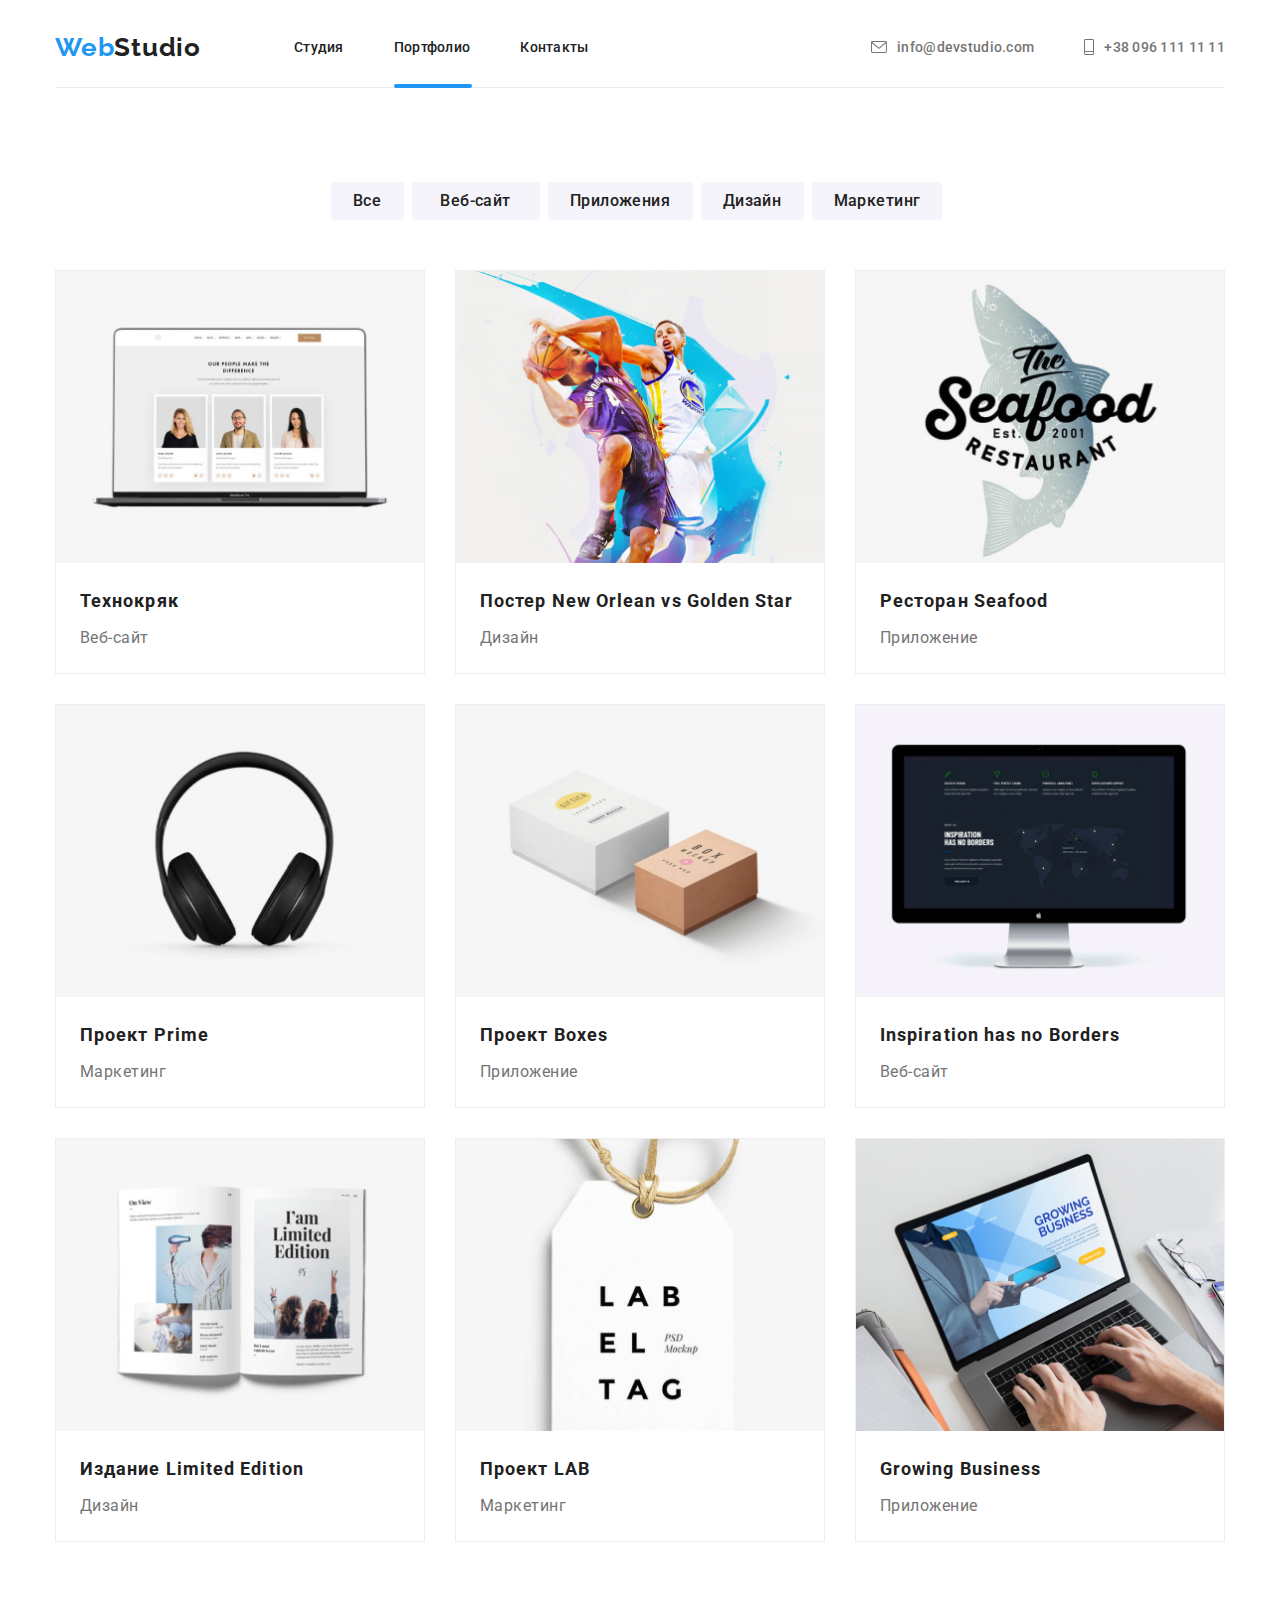
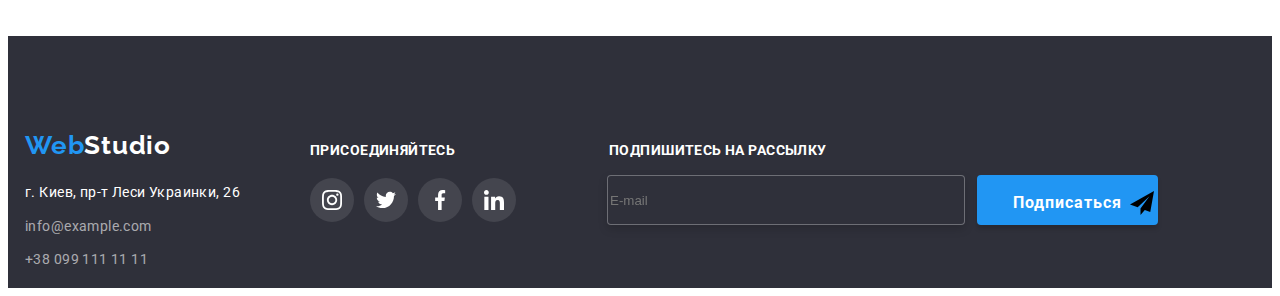
==== commit 3c030e1a: "исправил позиционирование блока с почтой в футере" ====
--- a/portfolio.html
+++ b/portfolio.html
@@ -278,11 +278,11 @@
         
         <div class="telegram">
             <h4 class="footer-joinup-title telegram-title">Подпишитесь на рассылку</h4>
-            <ul class="list social-networks">
+            <ul class="list social-networks telegram-links">
                 <li class="social-networks-item">
                     <form>
                         <label>
-                            <input class="footer-input" type="email" name="" placeholder="E-mail">
+                            <input class="footer-input" type="email" name="почта" placeholder="E-mail">
 
                         </label>
                        
--- a/css/main.css
+++ b/css/main.css
@@ -1605,15 +1605,20 @@
 border: 1px solid rgba(0, 0, 0, 0.1);
 border-radius: 50%;
 } 
-
+.icon-close:focus{
+  fill: var(--accent-color);
+}
   /* ДЗ НОМЕР 6 РИСУЕМ ФОРМУ */
 textarea{
   resize: none;
   position: relative;
+  border: 1px solid rgba(33, 33, 33, 0.2);
+  box-sizing: border-box;
+  border-radius: 4px;
 }
 .textarea-span{
   position: absolute;
-  top: 175px;
+  top: 250px;
   left: 40px;
   font-family: Roboto;
   font-style: normal;
@@ -1621,13 +1626,14 @@
   font-size: 12px;
   line-height: 14px;
   letter-spacing: 0.01em;
+  
 
   color: #757575;
 }
 .form{
   width: 528px;
   height: 581px;
-  outline: 1px solid tomato;
+  
   margin-right: auto;
   margin-left: auto;
   padding-top: 40px;
@@ -1653,7 +1659,7 @@
 
   color: #212121;
 
-  padding-bottom: 30px;
+  margin-bottom: 22px;
   width: 448px;
   height: 23px;
 }
@@ -1662,6 +1668,7 @@
   display: flex;
   flex-direction: column;
   margin-bottom: 10px;
+  
 }
 .form-field input{
   padding: 0;
@@ -1672,6 +1679,7 @@
   padding-left: 30px;
   width: 448px;
   height: 40px;
+  cursor: pointer;
   
 }
 .form-field input:focus{
@@ -1802,6 +1810,9 @@
   width: 18px;
   height: 18px;
   fill: black;
+  padding: 14px;
+  background-color: red;
+  margin-left: 14px;
  
 }
 .form-person-span{
@@ -1824,7 +1835,7 @@
 .form-field:focus-within > .form-person-span >.form-person {
 fill: var(--accent-color);
 }
-
+/* 
 .form-field:focus-within > .form-label{
   transform: translate(-22px, -22px);
    
@@ -1842,11 +1853,36 @@
 
 .form-input:not(:placeholder-shown)+.form-label{
   transform: translate(-22px, -22px);
+} */
+
+
+.form-label{
+position: absolute;
+top: -10px;
+left: 0;
+
+}
+.form-field{
+  position: relative;
+}
+.form-btn{
+  margin-left: 144px;
 }
 
 
 /* Рисуем футер блок-форму*/
-
+ .telegram{
+   margin-left: 93px;
+   width: 570px;
+   height: 86px;
+ }
+ .telegram-links{
+   margin: 0;
+   padding: 0;
+   width: 0;
+   margin-left: 20px;
+   margin-top: 20px;
+ }
 .footer-telegram{
   width: 200px;
   height: 50px;
@@ -1874,5 +1910,13 @@
 }
 
 .telegram-title{
-  padding-left: 180px;
+  
+  width: 219px;
+  height: 16px;
+  margin-right: 0;
+  
+}
+
+.checkbox-link{
+  color: var(--accent-color);
 }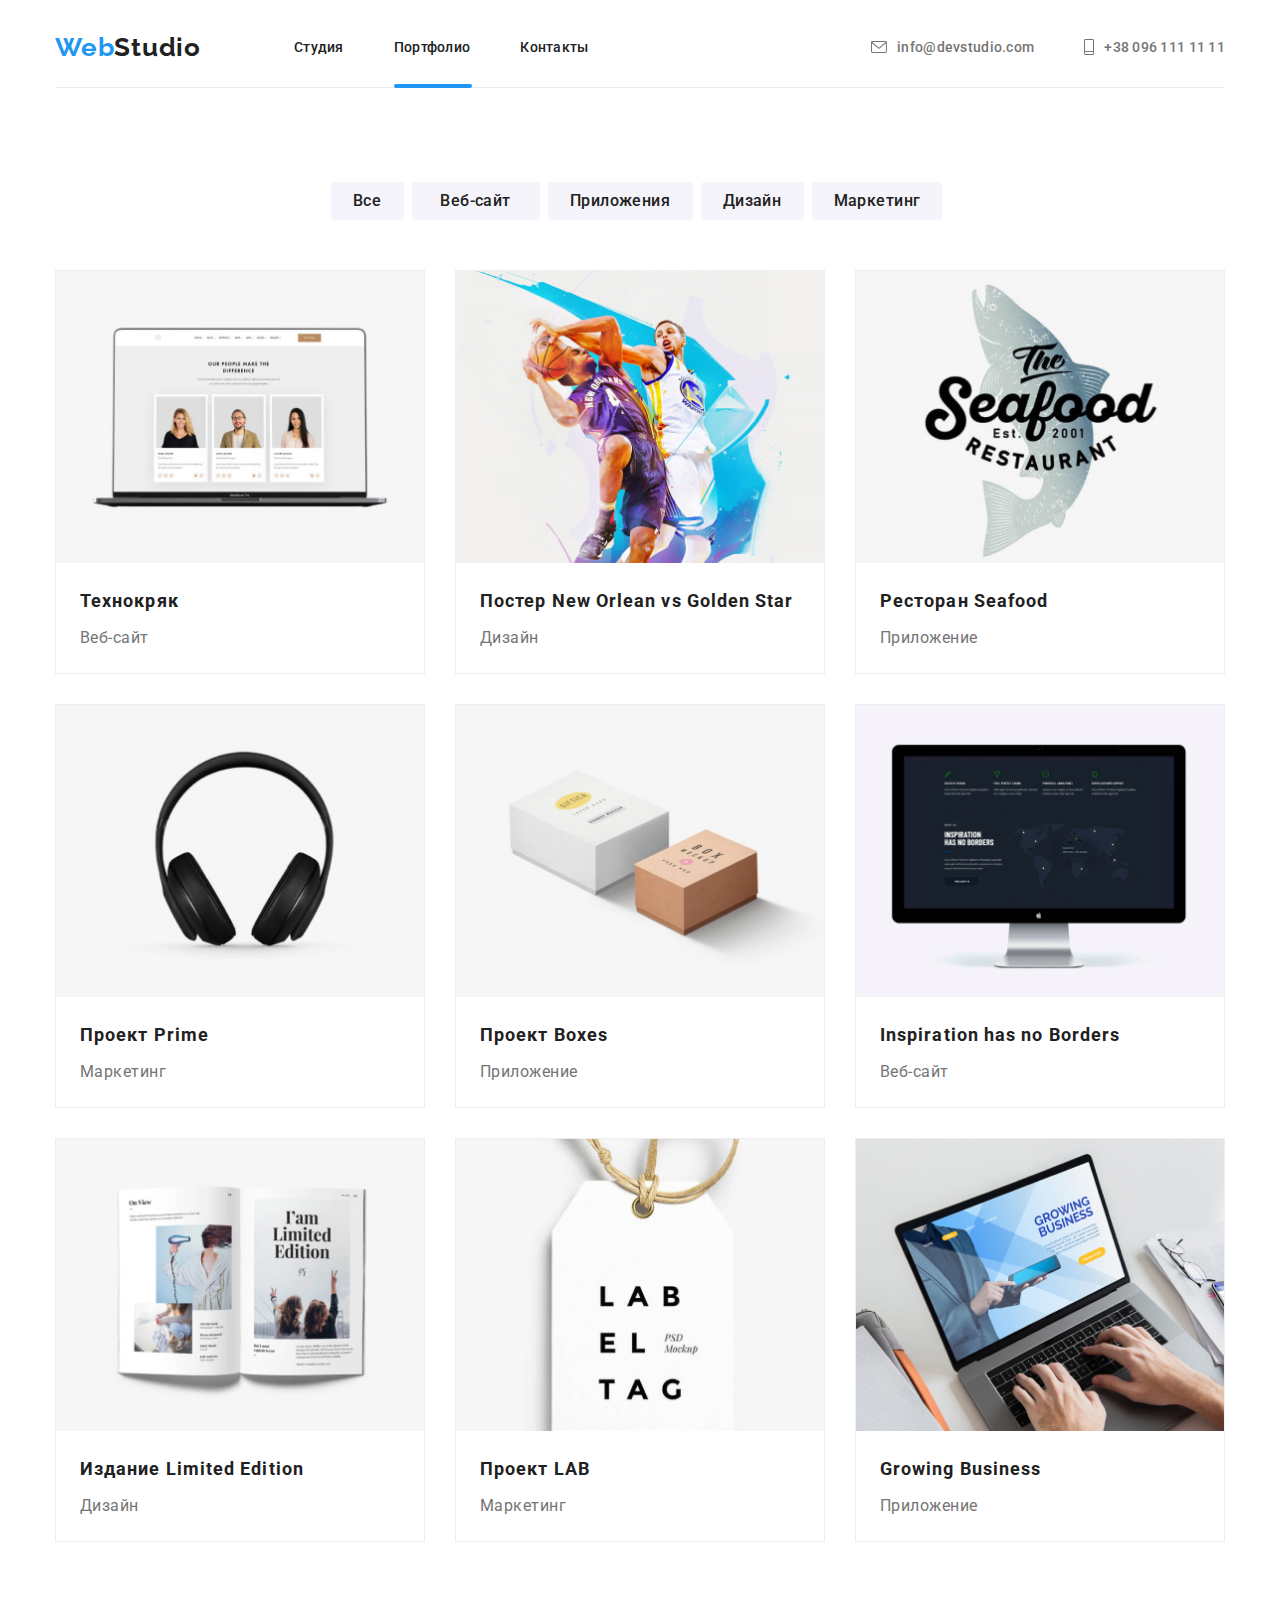
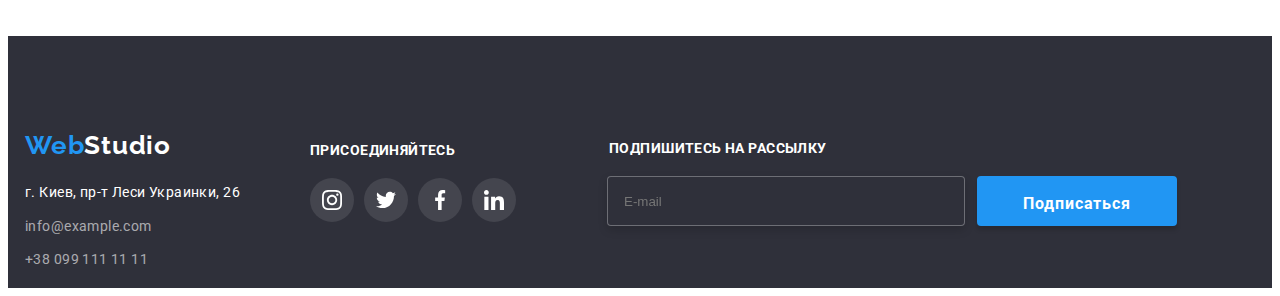
==== commit 9de3ce4e: "откорректировал форму рассылки в футере" ====
--- a/portfolio.html
+++ b/portfolio.html
@@ -279,22 +279,21 @@
         <div class="telegram">
             <h4 class="footer-joinup-title telegram-title">Подпишитесь на рассылку</h4>
             <ul class="list social-networks telegram-links">
-                <li class="social-networks-item">
-                    <form>
-                        <label>
+                <li class="telegram-networks-item">
+                    <form class="telegram-form">
+                        <label class="telegram__label">
                             <input class="footer-input" type="email" name="почта" placeholder="E-mail">
 
                         </label>
+
+                         <button  class="telegram-button">
+                           Подписаться
+                         
+                           
+                        </button>
                        
                     </form>
-                     <button class="hero-link footer-telegram">
-                            Подписаться
-                            <svg class="icon-send"> 
-                                <use href="./img/svg/form.svg#icon-send">
-
-                                </use>
-                            </svg>
-                        </button>
+                    
                 </li>
             </ul>
 
--- a/css/main.css
+++ b/css/main.css
@@ -1892,10 +1892,16 @@
 }
 .icon-send{
   position: absolute;
-  top: 12px;
+  top: 0;
   right: 0;
   width: 24px;
   height: 24px;
+  background-color: rgb(255, 0, 34);
+  fill: var(--primary-white-color);
+  margin-right: 28px;
+  margin-top: 13px;
+  margin-bottom: 13px;
+  
   
 }
 .footer-input{
@@ -1907,6 +1913,11 @@
   margin-right: 12px;
   width: 358px;
   height: 50px;
+  padding-top: 15px;
+  padding-left: 16px;
+  padding-bottom: 15px;
+  color: pink;
+  
 }
 
 .telegram-title{
@@ -1914,9 +1925,78 @@
   width: 219px;
   height: 16px;
   margin-right: 0;
+  margin-bottom: 20px;
+  margin-top: 10px;
+  margin-left: 0;
   
+}
+
+.telegram-items{
+  width: 570px;
 }
 
 .checkbox-link{
   color: var(--accent-color);
-}+}
+
+
+.telegram-networks-item {
+  margin-bottom: 0;
+  display: flex;
+  width: 44px;
+  flex-wrap: wrap;
+  
+  align-items: center;
+  padding-bottom: 0;
+}
+
+
+.telegram-form {
+  display: flex;
+}
+
+.telegram-button {
+  color: var(--primary-white-color);
+  background-color: var(--accent-color);
+  font-family: Roboto;
+  font-style: normal;
+  font-weight: bold;
+  font-size: 16px;
+  line-height: 1.8;
+  letter-spacing: 0.06em;
+  text-decoration: none;
+  border-radius: 4px;
+  /* вертикальная геометрия 158пикселя */
+  display: inline-block;
+  padding: 10px 32px;
+  box-shadow: 0px 4px 4px rgba(0, 0, 0, 0.15);
+  width: 200px;
+  height: 50px;
+  border: 4px solid var(--accent-color);
+  cursor: pointer;
+  position: relative;
+  margin-right: 10px;
+  
+
+
+
+}
+
+.telegram-button::after{
+  content: "";
+  position: absolute;
+  top: 0;
+  right: 0;
+  
+  display: inline-block;
+  width: 24px;
+  height: 24px;
+  margin-right: 10px;
+  margin-left: 10px;
+  margin-top: 13px;
+  margin-bottom: 13px;
+
+  background-image: url(../img/svg/form.svg#icon-send);
+  fill: var(--primary-white-color);
+
+}
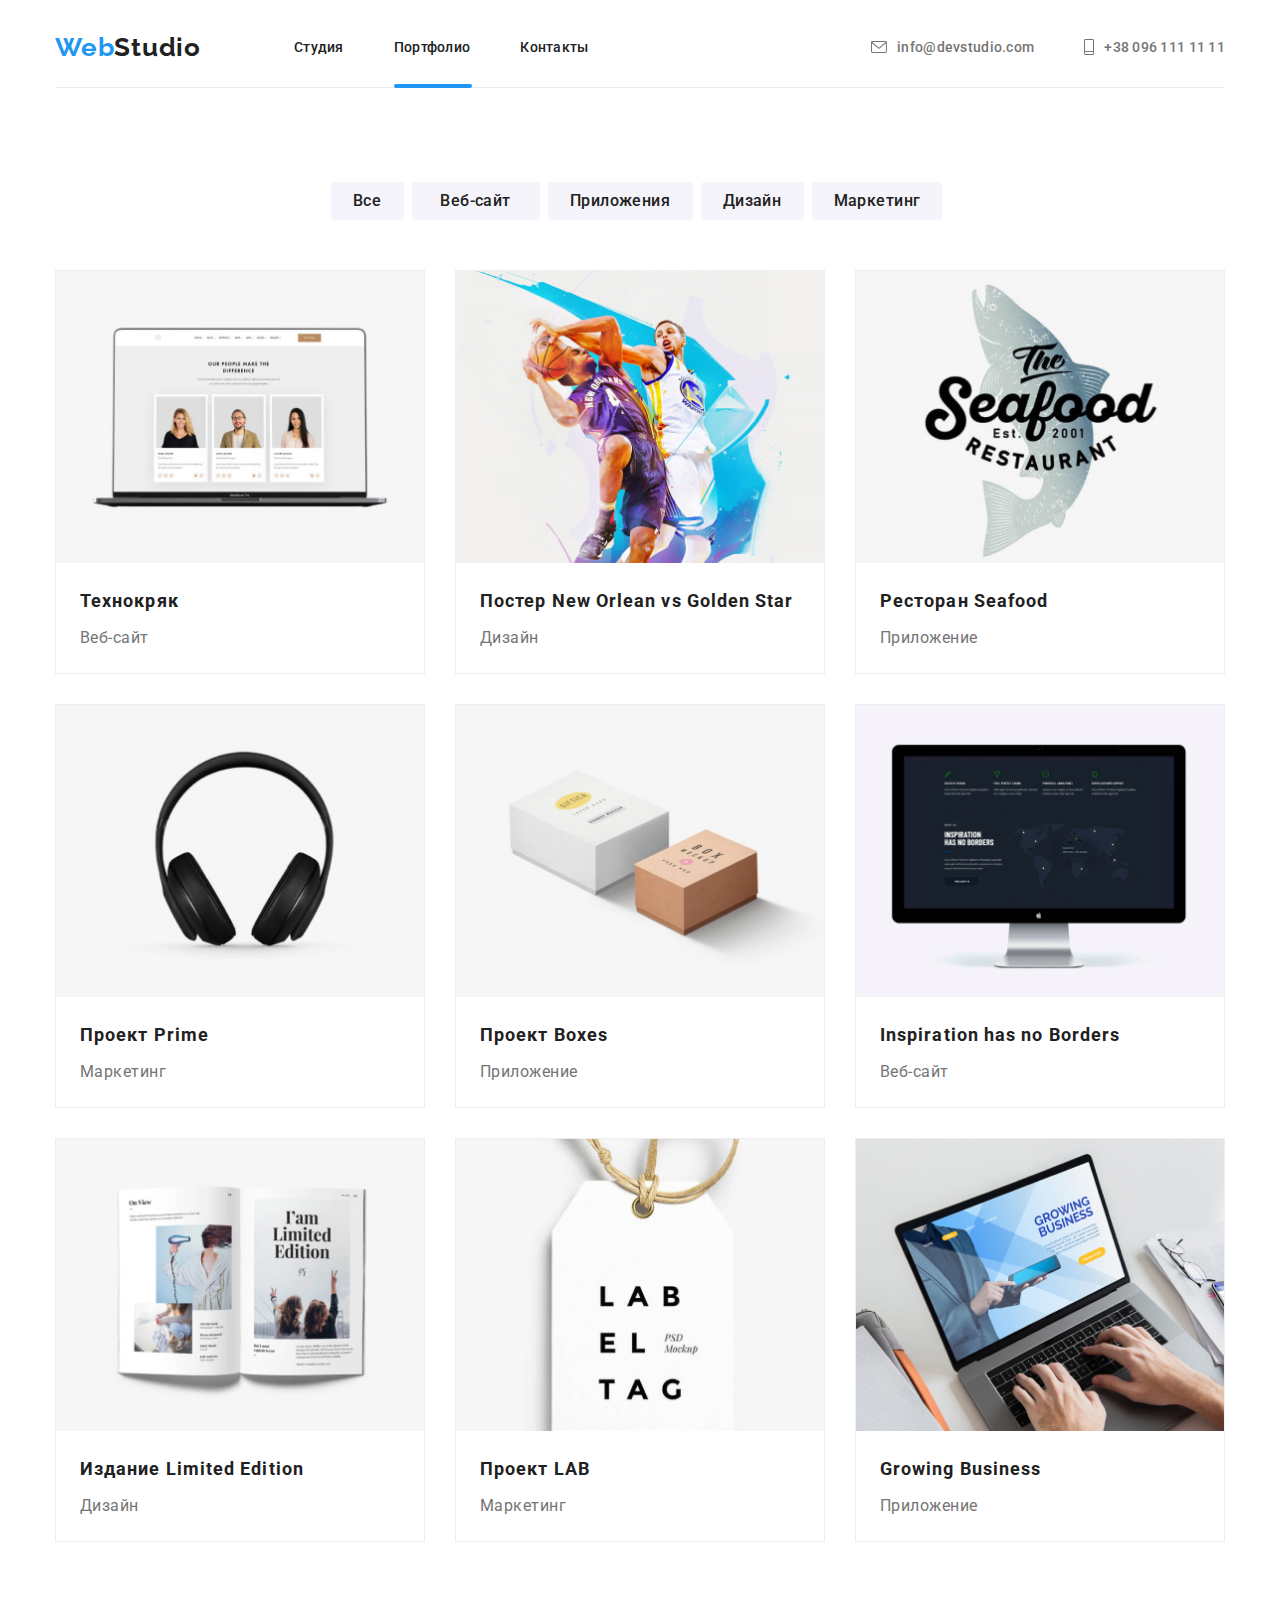
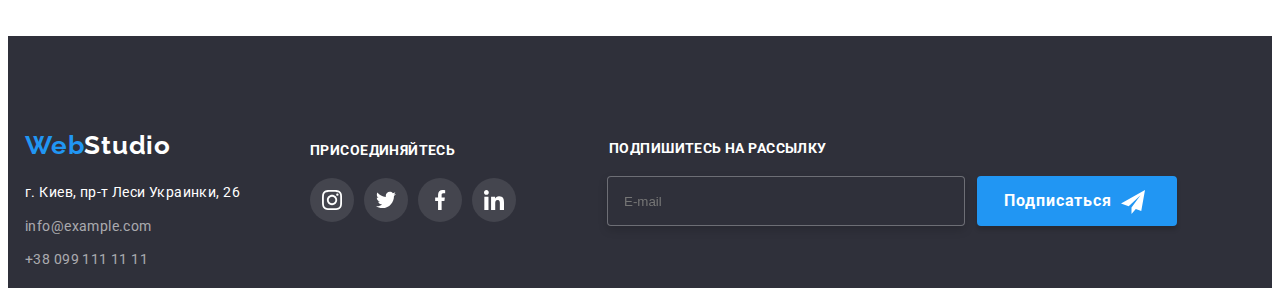
==== commit 0fa95b84: "Update" ====
--- a/portfolio.html
+++ b/portfolio.html
@@ -287,7 +287,10 @@
                         </label>
 
                          <button  class="telegram-button">
-                           Подписаться
+                             <span class="telegram-button-span">
+                                 Подписаться
+                             </span>
+                          
                          
                            
                         </button>
--- a/css/main.css
+++ b/css/main.css
@@ -113,6 +113,7 @@
 
 .footer-webstudio-link {
   text-decoration: none;
+  margin-top: 60px;
 }
 
 .webstudio-span {
@@ -261,10 +262,12 @@
 }
 
 section:not(:last-child) {
-  padding-top: 94px;
+  padding-top: 60px;
   padding-bottom: 94px;
 }
-
+.footer-section{
+  padding-top: 60px;
+}
 /* наш герой */
 
 .hero {
@@ -331,7 +334,7 @@
   border-radius: 4px;
   /* вертикальная геометрия 158пикселя */
   display: inline-block;
-  padding: 10px 32px;
+ 
   box-shadow: 0px 4px 4px rgba(0, 0, 0, 0.15); 
   
   
@@ -341,6 +344,8 @@
 button.hero-link{
   border: 4px solid var(--accent-color);
   cursor: pointer;
+  width: 200px;
+  height: 50px;
   
 }
 
@@ -779,8 +784,8 @@
 
 .logo-clients-four {
   fill: #AFB1B8;
-  width: 79px;
-  height: 42px;
+ width: 79px;
+ height: 42px;
 
   margin-top: 23px;
   margin-bottom: 23px;
@@ -1593,11 +1598,16 @@
   border: 1px solid white;
   background-color: #fff;
   cursor: pointer;
- 
+  margin-top: 8px;
+  margin-right: 8px;
+
+ background-size: contain;
+ background-repeat: no-repeat;
+ background-origin: border-box;
 }
 
 .icon-close{
-
+position: relative;
 width: 30px;
 height: 30px;
 fill: white;
@@ -1605,8 +1615,18 @@
 border: 1px solid rgba(0, 0, 0, 0.1);
 border-radius: 50%;
 } 
-.icon-close:focus{
-  fill: var(--accent-color);
+.icon-close{
+  background-image: url(../img/svg/modal-close-black.svg);
+   background-size: contain;
+   background-repeat: no-repeat;
+   background-origin: border-box;
+}
+.icon-close:hover{
+  background-image: url(../img/svg/modal-close-blue.svg);
+  background-size: contain;
+  background-repeat: no-repeat;
+  background-origin: border-box;
+  
 }
   /* ДЗ НОМЕР 6 РИСУЕМ ФОРМУ */
 textarea{
@@ -1682,9 +1702,10 @@
   cursor: pointer;
   
 }
-.form-field input:focus{
+.form-field ~ input:focus{
   border-color: var(--accent-color);
 }
+
 .form-field label{
   margin-bottom: 4px;
 }
@@ -1704,6 +1725,7 @@
 
     /* рисуем checkbox */
 .checkbox{
+ appearance: none; 
 position: absolute;
 width: 1px;
 height: 1px;
@@ -1712,9 +1734,9 @@
 padding: 0;
 clip: rect(0 0 0 0);
 overflow: hidden;
-
- 
-}
+color: brown;
+}
+
 
 .checkbox-label{
 font-family: Roboto;
@@ -1729,25 +1751,57 @@
 display: flex;
 align-items: center;
 padding-bottom: 30px;
-}
-
-.icon-check {
- 
+position: relative;
+
+}
+
+/* .icon-check {
+ position: absolute;
+ top: 3px;
+ left: -15px;
   display: inline-block;
   width: 16px;
   height: 15px;
-  border: 1px solid #2a2a2a;
+  border: 1px solid red;
   border-radius: 2px;
   
-
-}
-
-.checkbox:checked ~.icon-check{
-  border-color: var(--accent-color);
+} */
+.checkbox{
+  appearance: none;
+  position: relative;
+  
+  display: inline-block;
+ border: 1px solid #212121;
+ border-radius: 2px;
+ width: 16px;
+ height: 15px;
+}
+
+.checkbox:checked{
+  background-image: url(../img/svg/check.svg);
   background-color: var(--accent-color);
-  background-image: url(../img/svg/check.svg);
   background-size: contain;
   background-origin: border-box;
+  border: transparent;
+  
+  
+}
+
+
+/* .[checkbox]:checked >.icon-check{
+  background-color: red;
+  background-image: url(../img/svg/close.svg);
+  background-size: contain;
+  background-origin: border-box;
+}
+.checkbox:checked ~ .icon-check{
+  border-color: var(--accent-color); */
+
+  /* background-color: var(--accent-color);
+  background-image: url(../img/svg/close.svg)
+  background-size: contain;
+  background-origin: border-box; */
+  
 }
 
 
@@ -1767,8 +1821,9 @@
   letter-spacing: 0.01em;
 
   color: rgba(117, 117, 117, 0.5);
-width: 448px;
-height: 120px;
+  width: 448px;
+  height: 120px;
+  color: black;
 }
 
 
@@ -1810,8 +1865,8 @@
   width: 18px;
   height: 18px;
   fill: black;
-  padding: 14px;
-  background-color: red;
+  
+  
   margin-left: 14px;
  
 }
@@ -1823,7 +1878,7 @@
 
     width: 18px;
     height: 18px;
-    fill: black;
+    
 }
 /*.form-input:focus ~.form-person{
   fill: var(--accent-color);
@@ -1834,6 +1889,13 @@
 
 .form-field:focus-within > .form-person-span >.form-person {
 fill: var(--accent-color);
+
+}
+
+
+
+.form-field:focus-within > .form-input{
+  border: 3px solid var(--accent-color);
 }
 /* 
 .form-field:focus-within > .form-label{
@@ -1866,7 +1928,34 @@
   position: relative;
 }
 .form-btn{
-  margin-left: 144px;
+  display: flex;
+  
+  margin-left: auto;
+  margin-right: auto;
+  width: 200px;
+  height: 50px;
+  padding-left: 50px;
+  padding-top: 7px;
+  color: var(--primary-white-color);
+  background-color: var(--accent-color);
+  font-family: Roboto;
+  font-style: normal;
+  font-weight: bold;
+  font-size: 16px;
+  line-height: 1.8;
+  letter-spacing: 0.06em;
+  text-decoration: none;
+  border-radius: 4px;
+  /* вертикальная геометрия 158пикселя */
+  
+  
+  box-shadow: 0px 4px 4px rgba(0, 0, 0, 0.15);
+  
+  border: 4px solid var(--accent-color);
+  cursor: pointer;
+  
+  
+
 }
 
 
@@ -1968,16 +2057,15 @@
   border-radius: 4px;
   /* вертикальная геометрия 158пикселя */
   display: inline-block;
-  padding: 10px 32px;
+ 
   box-shadow: 0px 4px 4px rgba(0, 0, 0, 0.15);
   width: 200px;
   height: 50px;
   border: 4px solid var(--accent-color);
   cursor: pointer;
   position: relative;
-  margin-right: 10px;
-  
-
+  
+  
 
 
 }
@@ -1991,12 +2079,19 @@
   display: inline-block;
   width: 24px;
   height: 24px;
-  margin-right: 10px;
-  margin-left: 10px;
-  margin-top: 13px;
-  margin-bottom: 13px;
-
-  background-image: url(../img/svg/form.svg#icon-send);
-  fill: var(--primary-white-color);
-
-}
+  margin-right: 28px;
+  
+margin-top: 10px;
+  
+
+  background-image: url(../img/svg/telegram.svg);
+  
+
+}
+.telegram-button-span{
+  
+  margin-top: 10px;
+  margin-bottom: 10px;
+  margin-left: -28px;
+  margin-right: 10px  ;
+}